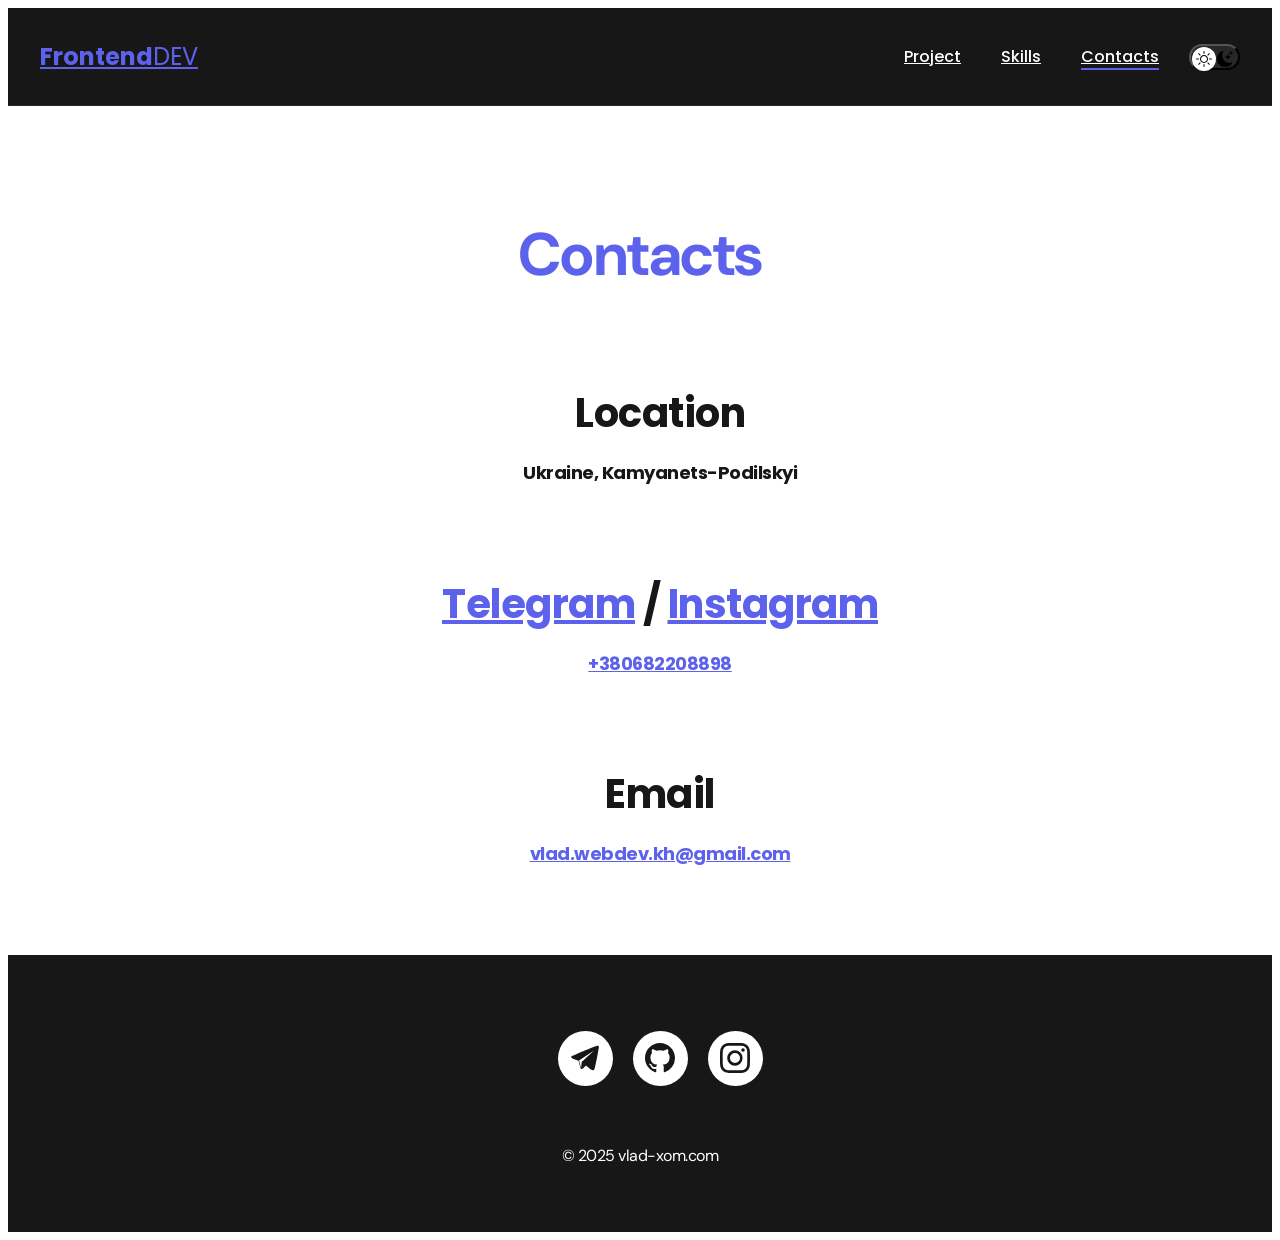
==== contacts.html @ 2c5d8821 "Update project" ====
<!DOCTYPE html>
<html lang="en">
<head>
    <meta charset="UTF-8">
    <meta name="viewport" content="width=device-width, initial-scale=1.0">
    <title>My portfolio</title>
    <link rel="stylesheet" href="./css/main.css">
</head>
<body>
    <nav class="nav">
        <div class="container">
            <div class="nav-row">
                <a href="./index.html" class="logo"><strong>Frontend</strong>DEV</a>
                <button class="dark-mode-btn">
                    <img src="./img/icons/Sun.svg" alt="" class="dark-mode-btn__icon">
                    <img src="./img/icons/Moon.svg" alt="" class="dark-mode-btn__icon">
                </button>
                <ul class="nav-list">
                    <li class="nav-list__item"><a href="./index.html" class="nav-list__link">Project</a></li>
                    <li class="nav-list__item"><a href="./skills.html" class="nav-list__link">Skills</a></li>
                    <li class="nav-list__item"><a href="./contacts.html" class="nav-list__link nav-list__link--active">Contacts</a></li>
                </ul>
            </div>
        </div>
    </nav>

    <main class="section">
        <div class="container">
            <h1 class="title-1">Contacts</h1>

            <ul class="content-list">
                <li class="content-list__item">
                    <h2 class="title-2">Location</h2>
                    <p>Ukraine, Kamyanets-Podilskyi</p>
                </li>
                                <li class="content-list__item">
                    <h2 class="title-2"><span><a href="https://t.me/vlad_wrtx">Telegram</a></span> / <span><a href="https://www.instagram.com/vlad.wrtx?igsh=cWZtY2U5YmU4dnN1&utm_source=qr">Instagram</a></span></h2>
                    <p><a href="tel:+380682208898">+380682208898</a></p>
                </li>
                                <li class="content-list__item">
                    <h2 class="title-2">Email</h2>
                    <p><a href="mailto:vlad.webdev.kh@gmail.com">vlad.webdev.kh@gmail.com</a></p>
                </li>
            </ul>
            

            

        </div>
    </main>

    <footer class="footer">
        <div class="container">
            <div class="footer__wrapper">
                <!-- Стара версія 
            <ul class="social">
                <li class="social__item"><a href="https://github.com/vlad-xom"><img src="./img/icons/gitHub.svg" alt="link"></a></li>
                <li class="social__item"><a href="https://www.instagram.com/vlad.wrtx?igsh=cWZtY2U5YmU4dnN1&utm_source=qr"><img src="./img/icons/instagram.svg" alt="link"></a></li>
                <li class="social__item"><a href="#!"><img src="./img/icons/linkedIn.svg" alt="link"></a></li>
                <li class="social__item"><a href="#!"><img src="./img/icons/twitter.svg" alt="link"></a></li> -->
                <!--<li class="social__item"><a href="#!"><img src="./img/icons/vk.svg" alt="link"></a></li> 
            </ul>
        -->
            <ul class="example-2">
                  <li class="icon-content">
                <a
                  data-social="telegram"
                  aria-label="Telegram"
                  href="https://t.me/vlad_wrtx">
                  <div class="filled"></div>
                  <svg viewBox="0 0 100 100" version="1.1">
                    <path
                      fill="currentColor"
                      d="M95,9.9c-1.3-1.1-3.4-1.2-7-0.1c0,0,0,0,0,0c-2.5,0.8-24.7,9.2-44.3,17.3c-17.6,7.3-31.9,13.7-33.6,14.5  c-1.9,0.6-6,2.4-6.2,5.2c-0.1,1.8,1.4,3.4,4.3,4.7c3.1,1.6,16.8,6.2,19.7,7.1c1,3.4,6.9,23.3,7.2,24.5c0.4,1.8,1.6,2.8,2.2,3.2  c0.1,0.1,0.3,0.3,0.5,0.4c0.3,0.2,0.7,0.3,1.2,0.3c0.7,0,1.5-0.3,2.2-0.8c3.7-3,10.1-9.7,11.9-11.6c7.9,6.2,16.5,13.1,17.3,13.9  c0,0,0.1,0.1,0.1,0.1c1.9,1.6,3.9,2.5,5.7,2.5c0.6,0,1.2-0.1,1.8-0.3c2.1-0.7,3.6-2.7,4.1-5.4c0-0.1,0.1-0.5,0.3-1.2  c3.4-14.8,6.1-27.8,8.3-38.7c2.1-10.7,3.8-21.2,4.8-26.8c0.2-1.4,0.4-2.5,0.5-3.2C96.3,13.5,96.5,11.2,95,9.9z M30,58.3l47.7-31.6  c0.1-0.1,0.3-0.2,0.4-0.3c0,0,0,0,0,0c0.1,0,0.1-0.1,0.2-0.1c0.1,0,0.1,0,0.2-0.1c-0.1,0.1-0.2,0.4-0.4,0.6L66,38.1  c-8.4,7.7-19.4,17.8-26.7,24.4c0,0,0,0,0,0.1c0,0-0.1,0.1-0.1,0.1c0,0,0,0.1-0.1,0.1c0,0.1,0,0.1-0.1,0.2c0,0,0,0.1,0,0.1  c0,0,0,0,0,0.1c-0.5,5.6-1.4,15.2-1.8,19.5c0,0,0,0,0-0.1C36.8,81.4,31.2,62.3,30,58.3z"></path>
                  </svg>
                </a>
                <div class="tooltip">Telegram</div>
              </li>
              
              <li class="icon-content">
                <a href="https://github.com/vlad-xom" aria-label="GitHub" data-social="github">
                  <div class="filled"></div>
                  <svg
                    xmlns="http://www.w3.org/2000/svg"
                    width="16"
                    height="16"
                    fill="currentColor"
                    class="bi bi-github"
                    viewBox="0 0 16 16"
                    xml:space="preserve">
                    <path
                      d="M8 0C3.58 0 0 3.58 0 8c0 3.54 2.29 6.53 5.47 7.59.4.07.55-.17.55-.38 0-.19-.01-.82-.01-1.49-2.01.37-2.53-.49-2.69-.94-.09-.23-.48-.94-.82-1.13-.28-.15-.68-.52-.01-.53.63-.01 1.08.58 1.23.82.72 1.21 1.87.87 2.33.66.07-.52.28-.87.51-1.07-1.78-.2-3.64-.89-3.64-3.95 0-.87.31-1.59.82-2.15-.08-.2-.36-1.02.08-2.12 0 0 .67-.21 2.2.82.64-.18 1.32-.27 2-.27s1.36.09 2 .27c1.53-1.04 2.2-.82 2.2-.82.44 1.1.16 1.92.08 2.12.51.56.82 1.27.82 2.15 0 3.07-1.87 3.75-3.65 3.95.29.25.54.73.54 1.48 0 1.07-.01 1.93-.01 2.2 0 .21.15.46.55.38A8.01 8.01 0 0 0 16 8c0-4.42-3.58-8-8-8"
                      fill="currentColor"></path>
                  </svg>
                </a>
                <div class="tooltip">GitHub</div>
              </li>

              <li class="icon-content">
                <a
                  href="https://www.instagram.com/vlad.wrtx?igsh=cWZtY2U5YmU4dnN1&utm_source=qr"
                  aria-label="Instagram"
                  data-social="instagram">
                  <div class="filled"></div>
                  <svg
                    xmlns="http://www.w3.org/2000/svg"
                    width="16"
                    height="16"
                    fill="currentColor"
                    class="bi bi-instagram"
                    viewBox="0 0 16 16"
                    xml:space="preserve">
                    <path
                      d="M8 0C5.829 0 5.556.01 4.703.048 3.85.088 3.269.222 2.76.42a3.9 3.9 0 0 0-1.417.923A3.9 3.9 0 0 0 .42 2.76C.222 3.268.087 3.85.048 4.7.01 5.555 0 5.827 0 8.001c0 2.172.01 2.444.048 3.297.04.852.174 1.433.372 1.942.205.526.478.972.923 1.417.444.445.89.719 1.416.923.51.198 1.09.333 1.942.372C5.555 15.99 5.827 16 8 16s2.444-.01 3.298-.048c.851-.04 1.434-.174 1.943-.372a3.9 3.9 0 0 0 1.416-.923c.445-.445.718-.891.923-1.417.197-.509.332-1.09.372-1.942C15.99 10.445 16 10.173 16 8s-.01-2.445-.048-3.299c-.04-.851-.175-1.433-.372-1.941a3.9 3.9 0 0 0-.923-1.417A3.9 3.9 0 0 0 13.24.42c-.51-.198-1.092-.333-1.943-.372C10.443.01 10.172 0 7.998 0zm-.717 1.442h.718c2.136 0 2.389.007 3.232.046.78.035 1.204.166 1.486.275.373.145.64.319.92.599s.453.546.598.92c.11.281.24.705.275 1.485.039.843.047 1.096.047 3.231s-.008 2.389-.047 3.232c-.035.78-.166 1.203-.275 1.485a2.5 2.5 0 0 1-.599.919c-.28.28-.546.453-.92.598-.28.11-.704.24-1.485.276-.843.038-1.096.047-3.232.047s-2.39-.009-3.233-.047c-.78-.036-1.203-.166-1.485-.276a2.5 2.5 0 0 1-.92-.598 2.5 2.5 0 0 1-.6-.92c-.109-.281-.24-.705-.275-1.485-.038-.843-.046-1.096-.046-3.233s.008-2.388.046-3.231c.036-.78.166-1.204.276-1.486.145-.373.319-.64.599-.92s.546-.453.92-.598c.282-.11.705-.24 1.485-.276.738-.034 1.024-.044 2.515-.045zm4.988 1.328a.96.96 0 1 0 0 1.92.96.96 0 0 0 0-1.92m-4.27 1.122a4.109 4.109 0 1 0 0 8.217 4.109 4.109 0 0 0 0-8.217m0 1.441a2.667 2.667 0 1 1 0 5.334 2.667 2.667 0 0 1 0-5.334"
                      fill="currentColor"></path>
                  </svg>
                </a>
                <div class="tooltip">Instagram</div>
              </li>
            </ul>
            <div class="copyright">
                <p>© 2025 vlad-xom.com</p>
            </div>
            </div>
        </div>
    </footer>

        <script src="./js/main.js"></script>
</body>
</html>
---- css/main.css ----
@import "./reset.css";
@import url('https://fonts.googleapis.com/css2?family=DM+Sans:ital,opsz,wght@0,9..40,100..1000;1,9..40,100..1000&family=Poppins:wght@400;500;700&display=swap');


:root {
    --blackpure: #000;
    --black: #171718;
    --black-border: #26292d;
    --white: #fff;
    --purpule: #5c62ec;



    --text-color: var(--black);
    --dark-bg: var(--black);
    --dark-border: var(--black-border);
    --header-text: var(--white);
    --accent: var(--purpule);




    /* light mode */
    --page-bg: var(--white);
    --text-color: var(--black);

    --title-1: var(--accent);

    --project-card-bg: var(--white);
    --project-card-text: var(--black);
    --box-shadow: 0px 5px 36px rgba(0, 0, 0, 0.25);
}
.dark {
    /* dark mode */
    --page-bg: #252526;
    --text-color: var(--white);

    --title-1: var(--white);

    --project-card-bg: var(--black);
    --project-card-text: var(--white);
    --box-shadow: 0px 5px 36px rgba(0, 0, 0, 0.8);


}
html,body {
    display: flex;
    flex-direction: column;
    font-family: "DM Sans", sans-serif;
    letter-spacing: -0.5px;
    min-height: 100vh;

    /* light mode */ 
    background-color: var(--page-bg);
    color: var(--text-color);

}



.container {
    margin: 0 auto;
    padding: 0 15px;
    max-width: 1200px;
}


.section {
    padding: 70px 0;
}

.title-1 {
    margin-bottom: 60px;
    font-size: 60px;
    font-weight: 700;
    color: var(--title-1);
    line-height: 1.3;
    text-align: center;

}

.title-2 {
    font-size: 40px;
    line-height: 1.3;
    margin-bottom: 20px;
    font-weight: 700;
}
/*
.none {
    display: none !important;
}
*/

/*
.poppins-regular {
  font-family: "Poppins", sans-serif;
  font-weight: 400;
  font-style: normal;
}

.poppins-medium {
  font-family: "Poppins", sans-serif;
  font-weight: 500;
  font-style: normal;
}

.poppins-bold {
  font-family: "Poppins", sans-serif;
  font-weight: 700;
  font-style: normal;
}

.dm-sans-<uniquifier> {
  font-family: "DM Sans", sans-serif;
  font-optical-sizing: auto;
  font-weight: <weight>;
  font-style: normal;
}
*/


/* Nav */

.nav {
    padding: 20px 0;
    border-bottom: 1px solid var(--dark-border);
    background-color: var(--dark-bg);
    color: var(--header-text);
    letter-spacing: normal;
}
.nav-row {
    display: flex;
    justify-content: flex-end;
    align-items: center;
    column-gap: 30px;
    row-gap: 20px;
    flex-wrap: wrap;
}

.logo {
    margin-right: auto;
    color: var(--accent);
    font-size: 24px;
    font-family: "Poppins", sans-serif;
}

.logo strong {
    font-weight: 700;
}
.nav-list {
    display: flex;
    align-items: center;
    row-gap: 10px;
    column-gap: 40px;
    font-size: 16px;
    font-weight: 500;
    font-family: 'Poppins' sans-serif;
}
.nav-list__link {
    color: var(--header-text);
    transition: opacity 0.2s ease-in;
}
.nav-list__link:hover {
    opacity: 0.8;
}
.nav-list__link--active {
    position: relative;
}

.nav-list__link--active::before {
    content: "";
    position: absolute;
    left: 0;
    top: 100%;
    display: block;
    height: 2px;
    width: 100%;
    background-color: var(--accent);
}

/* Dark mode btn */ 

.dark-mode-btn {
    order: 9;
    display: flex;
    justify-content: space-between;
    position: relative;
    width: 51px;
    height: 26px;
    border-radius: 50px;
    background-color: #272727;
    padding: 5px;
}
.dark-mode-btn::before {
    content: '';
    position: absolute;
    top: 1px;
    left: 1px;
    display: block;
    width: 24px;
    height: 24px;
    border-radius: 50%;
    background-color: var(--white);
    transition: all 0.2s ease-in;
}

.dark-mode-btn--active::before {
    left: 26px;
}

.dark-mode-btn__icon {
    position: relative;
    z-index: 9;
}


/* Header */


.header {
    display: flex;
    justify-content: center;
    align-items: center;
    min-height: 695px;
    padding: 40px 0;
    background-color: var(--dark-bg);
    color: var(--header-text);
    text-align: center;
    background-image: url('./../img/Header-bg.png');
    background-repeat: no-repeat;
    background-size: auto;
    background-position: center;
}

.header__wrapper {
    padding: 0 15px;
    max-width: 660px;
}

.header__title {
    margin-bottom: 20px;
    font-size: 40px;
    font-weight: 700;
    line-height: 1.4;
}
.header__title strong {
    font-size: 60px;
    font-weight: 700;
}
.header__title em {
    font-style: normal;
    color: var(--accent);
}
.header__text {
    margin-bottom: 40px;
    font-size: 18px;
    line-height: 1.333;
}
.header__text p + p {
    margin-top: 0.5em;
}

.header-btn {
  padding: 10px 20px;
  text-transform: uppercase;
  border-radius: 8px;
  font-size: 17px;
  font-weight: 700;
  color: var(--white);
  text-shadow: none;
  background: transparent;
  cursor: pointer;
  box-shadow: var(--box-shadow);
  border: 1px solid #ffffff80;
  transition: 0.5s ease;
  user-select: none;
}

.header-btn:hover {
  color: #ffffff;
  background: var(--accent);
  border: 1px solid #5c62ec;
  text-shadow: 0 0 5px #ffffff, 0 0 10px #ffffff, 0 0 20px #ffffff;
  box-shadow: 0 0 5px #5c62ec, 0 0 20px #5c62ec, 0 0 50px #5c62ec,
    0 0 100px #5c62ec;
}

/* 
.btn {
    display: inline-block;
    height: 48px;
    padding: 12px 28px;
    border-radius: 5px;
    background-color: var(--accent);
    color: var(--white);
    letter-spacing: 0.15px;
    font-size: 16px;
    font-weight: 500;
    transition: opacity 0.15s ease-in; 
}

.btn:hover {
    opacity: 0.8;
}
.btn:active {
    position: relative;
    top: 2px;
}
*/
/* Btn outline */

.button-icon {
  display: flex;
  border: 3px #fff solid;
  width: fit-content;
  height: fit-content;
  cursor: pointer;
}

.icon {
  background-color: #fff;
  padding: 10px 10px 5px 10px;
}

.icon svg {
  width: 25px;
  height: 25px;
}

.cube {
  transition: all 0.4s;
  transform-style: preserve-3d;
  width: 200px;
  height: 20px;
}

.button-icon:hover {
  border-color: var(--accent);
}

.button-icon:hover .cube {
  transform: rotateX(90deg);
}

.side {
  position: absolute;
  height: 47px;
  width: 200px;
  display: flex;
  font-size: 0.8em;
  justify-content: center;
  align-items: center;
  text-transform: uppercase;
  letter-spacing: 0.5px;
  font-weight: bold;
}

.top {
  background: var(--accent);
  color: #fff;
  transform: rotateX(-90deg) translate3d(0, 13.5px, 2em);
}

.front {
  background: #222229;
  color: #fff;
  transform: translate3d(0, 0, 1em);
}
.btn-outline {
    height: 48px;
    border-radius: 5px;
    padding: 12px 20px;
    border: 1px solid #000;
    color: var(--blackpure);
    display: flex;
    column-gap: 10px;
    align-items: center;
    transition: opacity 0.15s ease-in; 
    background-color: var(--white);
}

.btn-outline:hover {
    opacity: 0.8;
}
.btn-outline:active {
    position: relative;
    top: 2px;
}

/* Projects */



.projects {
    display: flex;
    justify-content: center;
    flex-wrap: wrap;
    column-gap: 30px;
    row-gap: 30px;
}

.project {
    max-width: 370px;
    background-color: var(--project-card-bg);
    box-shadow: var(--box-shadow);
    border-radius: 10px;
}

.project__img {
    border-radius: 10px;
}

.project__title {
    padding: 15px 20px 25px;
    font-weight: 700;
    font-size: 24px;
    line-height: 1.3;
    color: var(--project-card-text);
}

/* Project details */

.project-details {
    display: flex;
    flex-direction: column;
    align-items: center;
    margin: 0 auto;
    max-width: 865px;
    text-align: center;
}

.project-details__cover {
    max-width: 100%;
    margin-bottom: 40px;
    box-shadow: 0px 5px 35px rgba(0, 0, 0, 0.25);
    border-radius: 10px;
}

.project-details__desc {
    font-weight: 700;
    font-size: 24px;
    line-height: 130%;
    margin-bottom: 30px;
    line-height: 1.3;
}

/* Content list */



                                                             /* Footer */

.footer {
    margin-top: auto;
    padding: 60px 0 50px;
    background-color: var(--dark-bg);
    color: var(--header-text);
}

.footer__wrapper {
    display: flex;
    flex-direction: column;
    align-items: center;
    row-gap: 27px;
}

.social {
     display: flex;
     column-gap: 30px;
     align-items: center;
}


.copyright {
    font-size: 16px;

}

.copyright p + p {
    margin-top: 0.5em;
}

.content-list {
    max-width: 570px;
    display: flex;
    flex-direction: column;
    align-items: center;
    text-align: center;
    row-gap: 40px;
    margin: 0 auto;
}

.content-list a {
    color: var(--accent);
}

.content-list__item {
    font-size: 18px;
    line-height: 1.5;

}

.content-list__item p + p {
    margin-top: 0.5em;
}


ul {
  list-style: none;
  font-family: "Poppins", sans-serif;
  font-weight: 700;
}

.example-2 {
  display: flex;
  justify-content: center;
  align-items: center;
}
.example-2 .icon-content {
  margin: 0 10px;
  position: relative;
}
.example-2 .icon-content .tooltip {
  position: absolute;
  top: -30px;
  left: 50%;
  transform: translateX(-50%);
  color: #fff;
  padding: 6px 10px;
  border-radius: 5px;
  opacity: 0;
  visibility: hidden;
  font-size: 14px;
  transition: all 0.3s ease;
}
.example-2 .icon-content:hover .tooltip {
  opacity: 1;
  visibility: visible;
  top: -50px;
}
.example-2 .icon-content a {
  position: relative;
  overflow: hidden;
  display: flex;
  justify-content: center;
  align-items: center;
  width: 55px;
  height: 55px;
  border-radius: 50%;
  color: var(--black);
  background-color: #fff;
  transition: all 0.3s ease-in-out;
}
.example-2 .icon-content a:hover {
  box-shadow: 3px 2px 45px 0px rgb(0 0 0 / 12%);
}
.example-2 .icon-content a svg {
  position: relative;
  z-index: 1;
  width: 30px;
  height: 30px;
}
.example-2 .icon-content a:hover {
  color: white;
}
.example-2 .icon-content a .filled {
  position: absolute;
  top: auto;
  bottom: 0;
  left: 0;
  width: 100%;
  height: 0;
  background-color: #000;
  transition: all 0.3s ease-in-out;
}
.example-2 .icon-content a:hover .filled {
  height: 100%;
}
.example-2 .icon-content a[data-social="spotify"] .filled,
.example-2 .icon-content a[data-social="spotify"] ~ .tooltip {
  background-color: #1db954;
}
.example-2 .icon-content a[data-social="pinterest"] .filled,
.example-2 .icon-content a[data-social="pinterest"] ~ .tooltip {
  background-color: #bd081c;
}
.example-2 .icon-content a[data-social="dribbble"] .filled,
.example-2 .icon-content a[data-social="dribbble"] ~ .tooltip {
  background-color: #ea4c89;
}
.example-2 .icon-content a[data-social="telegram"] .filled,
.example-2 .icon-content a[data-social="telegram"] ~ .tooltip {
  background-color: #0088cc;
}
.example-2 .icon-content a[data-social="instagram"] .filled,
.example-2 .icon-content a[data-social="instagram"] ~ .tooltip {
  background: linear-gradient(
    45deg,
    #405de6,
    #5b51db,
    #b33ab4,
    #c135b4,
    #e1306c,
    #fd1f1f
  );
}
.example-2 .icon-content a[data-social="github"] .filled,
.example-2 .icon-content a[data-social="github"] ~ .tooltip {
  background-color: #24262a;
}




                                                /* Мобільна та декстопна адаптація */
@media (max-width: 620px) {

    .header {
        min-height: unset;
    }
    .header__title {
        font-size: 30px;
    }
    .header__title strong {
        font-size: 40px;
    }
    .nav-row {
        justify-content: space-between;
    }
    .dark-mode-btn {
        order: 0;
    }
    .section {
        padding: 40px 0;
    }
    .title-1 {
        font-size: 40px;
        margin-bottom: 30px;
    }
    .title-2 {
        margin-bottom: 10px;
        font-size: 30px;
    }
    .project__title {
        font-size: 22px;
    }
    .footer {
        padding: 40px 0 30px;
    }
    .footer__wrapper {
        row-gap: 20px;
    }
    .social__item {
        width: 28px;
    }
    .social {
        column-gap: 20px;
    }
    .content-list {
        row-gap: 20px;
    }
    .content-list__item {
        font-size: 16px;
    }
    .project-details__desc {
        margin-bottom: 20px;
        font-size: 22px;
    }
}












.resume-box {
    padding: 15px 5px;
}

.resume-card {
  display: flex;
  flex-direction: row;
  font-weight: 600;
  background-color: var(--project-card-bg);
  font-family: "Poppins", sans-serif;
  border-radius: 15px;
  box-shadow: 0 10px 25px rgba(0,0,0,0.1);
  overflow: hidden;
  transition: transform 0.3s ease;
  padding: 25px 25px;
}

.resume-image {
  flex: 1;
  background-color: var(--white);
}

.resume-image img {
  object-fit: cover;
  width: 100%;
  height: 100%;
  display: block;

}

.resume-info {
  flex: 2;
  padding: 30px;
}

.resume-info h1 {
  margin-top: 0;
  margin-bottom: 15px;
  font-size: 28px;
  color: var(--accent);
}

.resume-info p {
  margin: 8px 0;
  font-size: 16px;
  color: var(--project-card-text);
}

.resume-info strong {
  color: var(--accent);
}
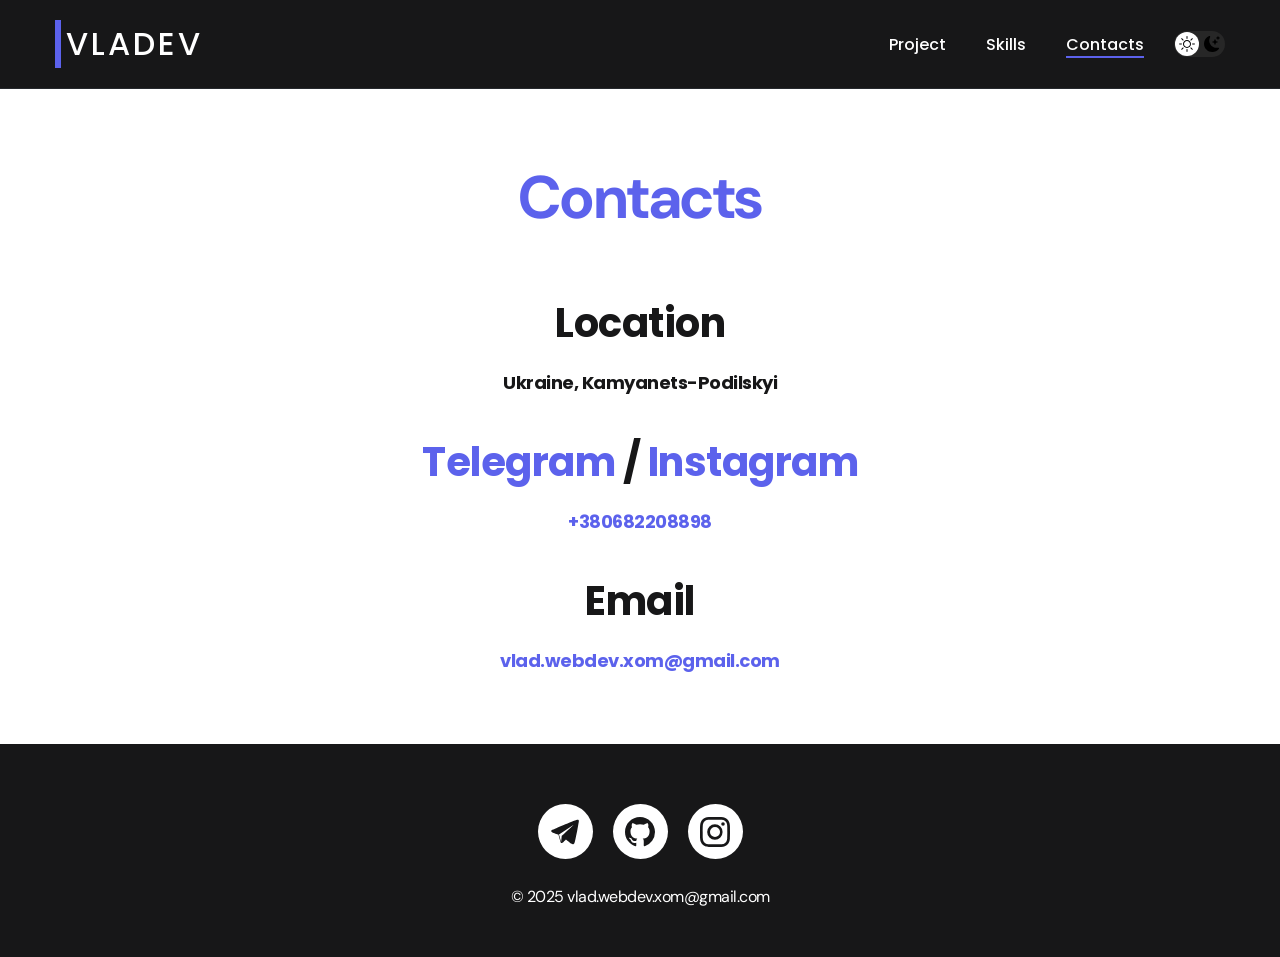
==== commit 9c03bee8: "one commit" ====
--- a/contacts.html
+++ b/contacts.html
@@ -1,130 +1,134 @@
-<!DOCTYPE html>
-<html lang="en">
-<head>
-    <meta charset="UTF-8">
-    <meta name="viewport" content="width=device-width, initial-scale=1.0">
-    <title>My portfolio</title>
-    <link rel="stylesheet" href="./css/main.css">
-</head>
-<body>
-    <nav class="nav">
-        <div class="container">
-            <div class="nav-row">
-                <a href="./index.html" class="logo"><strong>Frontend</strong>DEV</a>
-                <button class="dark-mode-btn">
-                    <img src="./img/icons/Sun.svg" alt="" class="dark-mode-btn__icon">
-                    <img src="./img/icons/Moon.svg" alt="" class="dark-mode-btn__icon">
-                </button>
-                <ul class="nav-list">
-                    <li class="nav-list__item"><a href="./index.html" class="nav-list__link">Project</a></li>
-                    <li class="nav-list__item"><a href="./skills.html" class="nav-list__link">Skills</a></li>
-                    <li class="nav-list__item"><a href="./contacts.html" class="nav-list__link nav-list__link--active">Contacts</a></li>
-                </ul>
-            </div>
-        </div>
-    </nav>
-
-    <main class="section">
-        <div class="container">
-            <h1 class="title-1">Contacts</h1>
-
-            <ul class="content-list">
-                <li class="content-list__item">
-                    <h2 class="title-2">Location</h2>
-                    <p>Ukraine, Kamyanets-Podilskyi</p>
-                </li>
-                                <li class="content-list__item">
-                    <h2 class="title-2"><span><a href="https://t.me/vlad_wrtx">Telegram</a></span> / <span><a href="https://www.instagram.com/vlad.wrtx?igsh=cWZtY2U5YmU4dnN1&utm_source=qr">Instagram</a></span></h2>
-                    <p><a href="tel:+380682208898">+380682208898</a></p>
-                </li>
-                                <li class="content-list__item">
-                    <h2 class="title-2">Email</h2>
-                    <p><a href="mailto:vlad.webdev.kh@gmail.com">vlad.webdev.kh@gmail.com</a></p>
-                </li>
-            </ul>
-            
-
-            
-
-        </div>
-    </main>
-
-    <footer class="footer">
-        <div class="container">
-            <div class="footer__wrapper">
-                <!-- Стара версія 
-            <ul class="social">
-                <li class="social__item"><a href="https://github.com/vlad-xom"><img src="./img/icons/gitHub.svg" alt="link"></a></li>
-                <li class="social__item"><a href="https://www.instagram.com/vlad.wrtx?igsh=cWZtY2U5YmU4dnN1&utm_source=qr"><img src="./img/icons/instagram.svg" alt="link"></a></li>
-                <li class="social__item"><a href="#!"><img src="./img/icons/linkedIn.svg" alt="link"></a></li>
-                <li class="social__item"><a href="#!"><img src="./img/icons/twitter.svg" alt="link"></a></li> -->
-                <!--<li class="social__item"><a href="#!"><img src="./img/icons/vk.svg" alt="link"></a></li> 
-            </ul>
-        -->
-            <ul class="example-2">
-                  <li class="icon-content">
-                <a
-                  data-social="telegram"
-                  aria-label="Telegram"
-                  href="https://t.me/vlad_wrtx">
-                  <div class="filled"></div>
-                  <svg viewBox="0 0 100 100" version="1.1">
-                    <path
-                      fill="currentColor"
-                      d="M95,9.9c-1.3-1.1-3.4-1.2-7-0.1c0,0,0,0,0,0c-2.5,0.8-24.7,9.2-44.3,17.3c-17.6,7.3-31.9,13.7-33.6,14.5  c-1.9,0.6-6,2.4-6.2,5.2c-0.1,1.8,1.4,3.4,4.3,4.7c3.1,1.6,16.8,6.2,19.7,7.1c1,3.4,6.9,23.3,7.2,24.5c0.4,1.8,1.6,2.8,2.2,3.2  c0.1,0.1,0.3,0.3,0.5,0.4c0.3,0.2,0.7,0.3,1.2,0.3c0.7,0,1.5-0.3,2.2-0.8c3.7-3,10.1-9.7,11.9-11.6c7.9,6.2,16.5,13.1,17.3,13.9  c0,0,0.1,0.1,0.1,0.1c1.9,1.6,3.9,2.5,5.7,2.5c0.6,0,1.2-0.1,1.8-0.3c2.1-0.7,3.6-2.7,4.1-5.4c0-0.1,0.1-0.5,0.3-1.2  c3.4-14.8,6.1-27.8,8.3-38.7c2.1-10.7,3.8-21.2,4.8-26.8c0.2-1.4,0.4-2.5,0.5-3.2C96.3,13.5,96.5,11.2,95,9.9z M30,58.3l47.7-31.6  c0.1-0.1,0.3-0.2,0.4-0.3c0,0,0,0,0,0c0.1,0,0.1-0.1,0.2-0.1c0.1,0,0.1,0,0.2-0.1c-0.1,0.1-0.2,0.4-0.4,0.6L66,38.1  c-8.4,7.7-19.4,17.8-26.7,24.4c0,0,0,0,0,0.1c0,0-0.1,0.1-0.1,0.1c0,0,0,0.1-0.1,0.1c0,0.1,0,0.1-0.1,0.2c0,0,0,0.1,0,0.1  c0,0,0,0,0,0.1c-0.5,5.6-1.4,15.2-1.8,19.5c0,0,0,0,0-0.1C36.8,81.4,31.2,62.3,30,58.3z"></path>
-                  </svg>
-                </a>
-                <div class="tooltip">Telegram</div>
-              </li>
-              
-              <li class="icon-content">
-                <a href="https://github.com/vlad-xom" aria-label="GitHub" data-social="github">
-                  <div class="filled"></div>
-                  <svg
-                    xmlns="http://www.w3.org/2000/svg"
-                    width="16"
-                    height="16"
-                    fill="currentColor"
-                    class="bi bi-github"
-                    viewBox="0 0 16 16"
-                    xml:space="preserve">
-                    <path
-                      d="M8 0C3.58 0 0 3.58 0 8c0 3.54 2.29 6.53 5.47 7.59.4.07.55-.17.55-.38 0-.19-.01-.82-.01-1.49-2.01.37-2.53-.49-2.69-.94-.09-.23-.48-.94-.82-1.13-.28-.15-.68-.52-.01-.53.63-.01 1.08.58 1.23.82.72 1.21 1.87.87 2.33.66.07-.52.28-.87.51-1.07-1.78-.2-3.64-.89-3.64-3.95 0-.87.31-1.59.82-2.15-.08-.2-.36-1.02.08-2.12 0 0 .67-.21 2.2.82.64-.18 1.32-.27 2-.27s1.36.09 2 .27c1.53-1.04 2.2-.82 2.2-.82.44 1.1.16 1.92.08 2.12.51.56.82 1.27.82 2.15 0 3.07-1.87 3.75-3.65 3.95.29.25.54.73.54 1.48 0 1.07-.01 1.93-.01 2.2 0 .21.15.46.55.38A8.01 8.01 0 0 0 16 8c0-4.42-3.58-8-8-8"
-                      fill="currentColor"></path>
-                  </svg>
-                </a>
-                <div class="tooltip">GitHub</div>
-              </li>
-
-              <li class="icon-content">
-                <a
-                  href="https://www.instagram.com/vlad.wrtx?igsh=cWZtY2U5YmU4dnN1&utm_source=qr"
-                  aria-label="Instagram"
-                  data-social="instagram">
-                  <div class="filled"></div>
-                  <svg
-                    xmlns="http://www.w3.org/2000/svg"
-                    width="16"
-                    height="16"
-                    fill="currentColor"
-                    class="bi bi-instagram"
-                    viewBox="0 0 16 16"
-                    xml:space="preserve">
-                    <path
-                      d="M8 0C5.829 0 5.556.01 4.703.048 3.85.088 3.269.222 2.76.42a3.9 3.9 0 0 0-1.417.923A3.9 3.9 0 0 0 .42 2.76C.222 3.268.087 3.85.048 4.7.01 5.555 0 5.827 0 8.001c0 2.172.01 2.444.048 3.297.04.852.174 1.433.372 1.942.205.526.478.972.923 1.417.444.445.89.719 1.416.923.51.198 1.09.333 1.942.372C5.555 15.99 5.827 16 8 16s2.444-.01 3.298-.048c.851-.04 1.434-.174 1.943-.372a3.9 3.9 0 0 0 1.416-.923c.445-.445.718-.891.923-1.417.197-.509.332-1.09.372-1.942C15.99 10.445 16 10.173 16 8s-.01-2.445-.048-3.299c-.04-.851-.175-1.433-.372-1.941a3.9 3.9 0 0 0-.923-1.417A3.9 3.9 0 0 0 13.24.42c-.51-.198-1.092-.333-1.943-.372C10.443.01 10.172 0 7.998 0zm-.717 1.442h.718c2.136 0 2.389.007 3.232.046.78.035 1.204.166 1.486.275.373.145.64.319.92.599s.453.546.598.92c.11.281.24.705.275 1.485.039.843.047 1.096.047 3.231s-.008 2.389-.047 3.232c-.035.78-.166 1.203-.275 1.485a2.5 2.5 0 0 1-.599.919c-.28.28-.546.453-.92.598-.28.11-.704.24-1.485.276-.843.038-1.096.047-3.232.047s-2.39-.009-3.233-.047c-.78-.036-1.203-.166-1.485-.276a2.5 2.5 0 0 1-.92-.598 2.5 2.5 0 0 1-.6-.92c-.109-.281-.24-.705-.275-1.485-.038-.843-.046-1.096-.046-3.233s.008-2.388.046-3.231c.036-.78.166-1.204.276-1.486.145-.373.319-.64.599-.92s.546-.453.92-.598c.282-.11.705-.24 1.485-.276.738-.034 1.024-.044 2.515-.045zm4.988 1.328a.96.96 0 1 0 0 1.92.96.96 0 0 0 0-1.92m-4.27 1.122a4.109 4.109 0 1 0 0 8.217 4.109 4.109 0 0 0 0-8.217m0 1.441a2.667 2.667 0 1 1 0 5.334 2.667 2.667 0 0 1 0-5.334"
-                      fill="currentColor"></path>
-                  </svg>
-                </a>
-                <div class="tooltip">Instagram</div>
-              </li>
-            </ul>
-            <div class="copyright">
-                <p>© 2025 vlad-xom.com</p>
-            </div>
-            </div>
-        </div>
-    </footer>
-
-        <script src="./js/main.js"></script>
-</body>
+<!DOCTYPE html>
+<html lang="en">
+<head>
+    <meta charset="UTF-8">
+    <meta name="viewport" content="width=device-width, initial-scale=1.0">
+    <title>My portfolio</title>
+    <link rel="stylesheet" href="./css/main.css">
+</head>
+<body>
+    <nav class="nav">
+        <div class="container">
+            <div class="nav-row">
+                <!--<a href="./index.html" class="logo"><strong>Frontend</strong>DEV</a> 165 код css-->
+                <a href="./index.html" class="logo" data-text="Awesome">
+                    <span class="actual-text">&nbsp;VlaDEV&nbsp;</span>
+                    <span aria-hidden="true" class="logo-hover__text">&nbsp;VlaDEV&nbsp;</span>
+                </a>
+                <button class="dark-mode-btn">
+                    <img src="./img/icons/Sun.svg" alt="" class="dark-mode-btn__icon">
+                    <img src="./img/icons/Moon.svg" alt="" class="dark-mode-btn__icon">
+                </button>
+                <ul class="nav-list">
+                    <li class="nav-list__item"><a href="./index.html" class="nav-list__link">Project</a></li>
+                    <li class="nav-list__item"><a href="./skills.html" class="nav-list__link">Skills</a></li>
+                    <li class="nav-list__item"><a href="./contacts.html" class="nav-list__link nav-list__link--active">Contacts</a></li>
+                </ul>
+            </div>
+        </div>
+    </nav>
+
+    <main class="section">
+        <div class="container">
+            <h1 class="title-1 fade-up">Contacts</h1>
+
+            <ul class="content-list">
+                <li class="content-list__item fade-up">
+                    <h2 class="title-2 fade-up">Location</h2>
+                    <p class="fade-up">Ukraine, Kamyanets-Podilskyi</p>
+                </li>
+                    <li class="content-list__item fade-up">
+                    <h2 class="title-2 fade-up"><span><a href="https://t.me/vlad_wrtx">Telegram</a></span> / <span><a href="https://www.instagram.com/vlad.wrtx?igsh=cWZtY2U5YmU4dnN1&utm_source=qr">Instagram</a></span></h2>
+                    <p class="fade-up"><a href="tel:+380682208898">+380682208898</a></p>
+                </li>
+                <li class="content-list__item fade-up">
+                    <h2 class="title-2 fade-up">Email</h2>
+                    <p class="fade-up"><a href="mailto:vlad.webdev.xom@gmail.com">vlad.webdev.xom@gmail.com</a></p>
+                </li>
+            </ul>
+        </div>
+
+
+
+
+    </main>
+
+    <footer class="footer">
+        <div class="container">
+            <div class="footer__wrapper">
+                <!-- Стара версія 
+            <ul class="social">
+                <li class="social__item"><a href="https://github.com/vlad-xom"><img src="./img/icons/gitHub.svg" alt="link"></a></li>
+                <li class="social__item"><a href="https://www.instagram.com/vlad.wrtx?igsh=cWZtY2U5YmU4dnN1&utm_source=qr"><img src="./img/icons/instagram.svg" alt="link"></a></li>
+                <li class="social__item"><a href="#!"><img src="./img/icons/linkedIn.svg" alt="link"></a></li>
+                <li class="social__item"><a href="#!"><img src="./img/icons/twitter.svg" alt="link"></a></li> -->
+                <!--<li class="social__item"><a href="#!"><img src="./img/icons/vk.svg" alt="link"></a></li> 
+            </ul>
+        -->
+            <ul class="example-2">
+                  <li class="icon-content">
+                <a
+                  data-social="telegram"
+                  aria-label="Telegram"
+                  href="https://t.me/vlad_wrtx">
+                  <div class="filled"></div>
+                  <svg viewBox="0 0 100 100" version="1.1">
+                    <path
+                      fill="currentColor"
+                      d="M95,9.9c-1.3-1.1-3.4-1.2-7-0.1c0,0,0,0,0,0c-2.5,0.8-24.7,9.2-44.3,17.3c-17.6,7.3-31.9,13.7-33.6,14.5  c-1.9,0.6-6,2.4-6.2,5.2c-0.1,1.8,1.4,3.4,4.3,4.7c3.1,1.6,16.8,6.2,19.7,7.1c1,3.4,6.9,23.3,7.2,24.5c0.4,1.8,1.6,2.8,2.2,3.2  c0.1,0.1,0.3,0.3,0.5,0.4c0.3,0.2,0.7,0.3,1.2,0.3c0.7,0,1.5-0.3,2.2-0.8c3.7-3,10.1-9.7,11.9-11.6c7.9,6.2,16.5,13.1,17.3,13.9  c0,0,0.1,0.1,0.1,0.1c1.9,1.6,3.9,2.5,5.7,2.5c0.6,0,1.2-0.1,1.8-0.3c2.1-0.7,3.6-2.7,4.1-5.4c0-0.1,0.1-0.5,0.3-1.2  c3.4-14.8,6.1-27.8,8.3-38.7c2.1-10.7,3.8-21.2,4.8-26.8c0.2-1.4,0.4-2.5,0.5-3.2C96.3,13.5,96.5,11.2,95,9.9z M30,58.3l47.7-31.6  c0.1-0.1,0.3-0.2,0.4-0.3c0,0,0,0,0,0c0.1,0,0.1-0.1,0.2-0.1c0.1,0,0.1,0,0.2-0.1c-0.1,0.1-0.2,0.4-0.4,0.6L66,38.1  c-8.4,7.7-19.4,17.8-26.7,24.4c0,0,0,0,0,0.1c0,0-0.1,0.1-0.1,0.1c0,0,0,0.1-0.1,0.1c0,0.1,0,0.1-0.1,0.2c0,0,0,0.1,0,0.1  c0,0,0,0,0,0.1c-0.5,5.6-1.4,15.2-1.8,19.5c0,0,0,0,0-0.1C36.8,81.4,31.2,62.3,30,58.3z"></path>
+                  </svg>
+                </a>
+                <div class="tooltip">Telegram</div>
+              </li>
+              
+              <li class="icon-content">
+                <a href="https://github.com/vlad-xom" aria-label="GitHub" data-social="github">
+                  <div class="filled"></div>
+                  <svg
+                    xmlns="http://www.w3.org/2000/svg"
+                    width="16"
+                    height="16"
+                    fill="currentColor"
+                    class="bi bi-github"
+                    viewBox="0 0 16 16"
+                    xml:space="preserve">
+                    <path
+                      d="M8 0C3.58 0 0 3.58 0 8c0 3.54 2.29 6.53 5.47 7.59.4.07.55-.17.55-.38 0-.19-.01-.82-.01-1.49-2.01.37-2.53-.49-2.69-.94-.09-.23-.48-.94-.82-1.13-.28-.15-.68-.52-.01-.53.63-.01 1.08.58 1.23.82.72 1.21 1.87.87 2.33.66.07-.52.28-.87.51-1.07-1.78-.2-3.64-.89-3.64-3.95 0-.87.31-1.59.82-2.15-.08-.2-.36-1.02.08-2.12 0 0 .67-.21 2.2.82.64-.18 1.32-.27 2-.27s1.36.09 2 .27c1.53-1.04 2.2-.82 2.2-.82.44 1.1.16 1.92.08 2.12.51.56.82 1.27.82 2.15 0 3.07-1.87 3.75-3.65 3.95.29.25.54.73.54 1.48 0 1.07-.01 1.93-.01 2.2 0 .21.15.46.55.38A8.01 8.01 0 0 0 16 8c0-4.42-3.58-8-8-8"
+                      fill="currentColor"></path>
+                  </svg>
+                </a>
+                <div class="tooltip">GitHub</div>
+              </li>
+
+              <li class="icon-content">
+                <a
+                  href="https://www.instagram.com/vlad.wrtx?igsh=cWZtY2U5YmU4dnN1&utm_source=qr"
+                  aria-label="Instagram"
+                  data-social="instagram">
+                  <div class="filled"></div>
+                  <svg
+                    xmlns="http://www.w3.org/2000/svg"
+                    width="16"
+                    height="16"
+                    fill="currentColor"
+                    class="bi bi-instagram"
+                    viewBox="0 0 16 16"
+                    xml:space="preserve">
+                    <path
+                      d="M8 0C5.829 0 5.556.01 4.703.048 3.85.088 3.269.222 2.76.42a3.9 3.9 0 0 0-1.417.923A3.9 3.9 0 0 0 .42 2.76C.222 3.268.087 3.85.048 4.7.01 5.555 0 5.827 0 8.001c0 2.172.01 2.444.048 3.297.04.852.174 1.433.372 1.942.205.526.478.972.923 1.417.444.445.89.719 1.416.923.51.198 1.09.333 1.942.372C5.555 15.99 5.827 16 8 16s2.444-.01 3.298-.048c.851-.04 1.434-.174 1.943-.372a3.9 3.9 0 0 0 1.416-.923c.445-.445.718-.891.923-1.417.197-.509.332-1.09.372-1.942C15.99 10.445 16 10.173 16 8s-.01-2.445-.048-3.299c-.04-.851-.175-1.433-.372-1.941a3.9 3.9 0 0 0-.923-1.417A3.9 3.9 0 0 0 13.24.42c-.51-.198-1.092-.333-1.943-.372C10.443.01 10.172 0 7.998 0zm-.717 1.442h.718c2.136 0 2.389.007 3.232.046.78.035 1.204.166 1.486.275.373.145.64.319.92.599s.453.546.598.92c.11.281.24.705.275 1.485.039.843.047 1.096.047 3.231s-.008 2.389-.047 3.232c-.035.78-.166 1.203-.275 1.485a2.5 2.5 0 0 1-.599.919c-.28.28-.546.453-.92.598-.28.11-.704.24-1.485.276-.843.038-1.096.047-3.232.047s-2.39-.009-3.233-.047c-.78-.036-1.203-.166-1.485-.276a2.5 2.5 0 0 1-.92-.598 2.5 2.5 0 0 1-.6-.92c-.109-.281-.24-.705-.275-1.485-.038-.843-.046-1.096-.046-3.233s.008-2.388.046-3.231c.036-.78.166-1.204.276-1.486.145-.373.319-.64.599-.92s.546-.453.92-.598c.282-.11.705-.24 1.485-.276.738-.034 1.024-.044 2.515-.045zm4.988 1.328a.96.96 0 1 0 0 1.92.96.96 0 0 0 0-1.92m-4.27 1.122a4.109 4.109 0 1 0 0 8.217 4.109 4.109 0 0 0 0-8.217m0 1.441a2.667 2.667 0 1 1 0 5.334 2.667 2.667 0 0 1 0-5.334"
+                      fill="currentColor"></path>
+                  </svg>
+                </a>
+                <div class="tooltip">Instagram</div>
+              </li>
+            </ul>
+            <div class="copyright">
+                <p>© 2025 vlad.webdev.xom@gmail.com</p>
+            </div>
+            </div>
+        </div>
+    </footer>
+
+        <script src="./js/main.js"></script>
+</body>
 </html>
--- a/css/main.css
+++ b/css/main.css
@@ -1,732 +1,895 @@
-@import "./reset.css";
-@import url('https://fonts.googleapis.com/css2?family=DM+Sans:ital,opsz,wght@0,9..40,100..1000;1,9..40,100..1000&family=Poppins:wght@400;500;700&display=swap');
-
-
-:root {
-    --blackpure: #000;
-    --black: #171718;
-    --black-border: #26292d;
-    --white: #fff;
-    --purpule: #5c62ec;
-
-
-
-    --text-color: var(--black);
-    --dark-bg: var(--black);
-    --dark-border: var(--black-border);
-    --header-text: var(--white);
-    --accent: var(--purpule);
-
-
-
-
-    /* light mode */
-    --page-bg: var(--white);
-    --text-color: var(--black);
-
-    --title-1: var(--accent);
-
-    --project-card-bg: var(--white);
-    --project-card-text: var(--black);
-    --box-shadow: 0px 5px 36px rgba(0, 0, 0, 0.25);
-}
-.dark {
-    /* dark mode */
-    --page-bg: #252526;
-    --text-color: var(--white);
-
-    --title-1: var(--white);
-
-    --project-card-bg: var(--black);
-    --project-card-text: var(--white);
-    --box-shadow: 0px 5px 36px rgba(0, 0, 0, 0.8);
-
-
-}
-html,body {
-    display: flex;
-    flex-direction: column;
-    font-family: "DM Sans", sans-serif;
-    letter-spacing: -0.5px;
-    min-height: 100vh;
-
-    /* light mode */ 
-    background-color: var(--page-bg);
-    color: var(--text-color);
-
-}
-
-
-
-.container {
-    margin: 0 auto;
-    padding: 0 15px;
-    max-width: 1200px;
-}
-
-
-.section {
-    padding: 70px 0;
-}
-
-.title-1 {
-    margin-bottom: 60px;
-    font-size: 60px;
-    font-weight: 700;
-    color: var(--title-1);
-    line-height: 1.3;
-    text-align: center;
-
-}
-
-.title-2 {
-    font-size: 40px;
-    line-height: 1.3;
-    margin-bottom: 20px;
-    font-weight: 700;
-}
-/*
-.none {
-    display: none !important;
-}
-*/
-
-/*
-.poppins-regular {
-  font-family: "Poppins", sans-serif;
-  font-weight: 400;
-  font-style: normal;
-}
-
-.poppins-medium {
-  font-family: "Poppins", sans-serif;
-  font-weight: 500;
-  font-style: normal;
-}
-
-.poppins-bold {
-  font-family: "Poppins", sans-serif;
-  font-weight: 700;
-  font-style: normal;
-}
-
-.dm-sans-<uniquifier> {
-  font-family: "DM Sans", sans-serif;
-  font-optical-sizing: auto;
-  font-weight: <weight>;
-  font-style: normal;
-}
-*/
-
-
-/* Nav */
-
-.nav {
-    padding: 20px 0;
-    border-bottom: 1px solid var(--dark-border);
-    background-color: var(--dark-bg);
-    color: var(--header-text);
-    letter-spacing: normal;
-}
-.nav-row {
-    display: flex;
-    justify-content: flex-end;
-    align-items: center;
-    column-gap: 30px;
-    row-gap: 20px;
-    flex-wrap: wrap;
-}
-
-.logo {
-    margin-right: auto;
-    color: var(--accent);
-    font-size: 24px;
-    font-family: "Poppins", sans-serif;
-}
-
-.logo strong {
-    font-weight: 700;
-}
-.nav-list {
-    display: flex;
-    align-items: center;
-    row-gap: 10px;
-    column-gap: 40px;
-    font-size: 16px;
-    font-weight: 500;
-    font-family: 'Poppins' sans-serif;
-}
-.nav-list__link {
-    color: var(--header-text);
-    transition: opacity 0.2s ease-in;
-}
-.nav-list__link:hover {
-    opacity: 0.8;
-}
-.nav-list__link--active {
-    position: relative;
-}
-
-.nav-list__link--active::before {
-    content: "";
-    position: absolute;
-    left: 0;
-    top: 100%;
-    display: block;
-    height: 2px;
-    width: 100%;
-    background-color: var(--accent);
-}
-
-/* Dark mode btn */ 
-
-.dark-mode-btn {
-    order: 9;
-    display: flex;
-    justify-content: space-between;
-    position: relative;
-    width: 51px;
-    height: 26px;
-    border-radius: 50px;
-    background-color: #272727;
-    padding: 5px;
-}
-.dark-mode-btn::before {
-    content: '';
-    position: absolute;
-    top: 1px;
-    left: 1px;
-    display: block;
-    width: 24px;
-    height: 24px;
-    border-radius: 50%;
-    background-color: var(--white);
-    transition: all 0.2s ease-in;
-}
-
-.dark-mode-btn--active::before {
-    left: 26px;
-}
-
-.dark-mode-btn__icon {
-    position: relative;
-    z-index: 9;
-}
-
-
-/* Header */
-
-
-.header {
-    display: flex;
-    justify-content: center;
-    align-items: center;
-    min-height: 695px;
-    padding: 40px 0;
-    background-color: var(--dark-bg);
-    color: var(--header-text);
-    text-align: center;
-    background-image: url('./../img/Header-bg.png');
-    background-repeat: no-repeat;
-    background-size: auto;
-    background-position: center;
-}
-
-.header__wrapper {
-    padding: 0 15px;
-    max-width: 660px;
-}
-
-.header__title {
-    margin-bottom: 20px;
-    font-size: 40px;
-    font-weight: 700;
-    line-height: 1.4;
-}
-.header__title strong {
-    font-size: 60px;
-    font-weight: 700;
-}
-.header__title em {
-    font-style: normal;
-    color: var(--accent);
-}
-.header__text {
-    margin-bottom: 40px;
-    font-size: 18px;
-    line-height: 1.333;
-}
-.header__text p + p {
-    margin-top: 0.5em;
-}
-
-.header-btn {
-  padding: 10px 20px;
-  text-transform: uppercase;
-  border-radius: 8px;
-  font-size: 17px;
-  font-weight: 700;
-  color: var(--white);
-  text-shadow: none;
-  background: transparent;
-  cursor: pointer;
-  box-shadow: var(--box-shadow);
-  border: 1px solid #ffffff80;
-  transition: 0.5s ease;
-  user-select: none;
-}
-
-.header-btn:hover {
-  color: #ffffff;
-  background: var(--accent);
-  border: 1px solid #5c62ec;
-  text-shadow: 0 0 5px #ffffff, 0 0 10px #ffffff, 0 0 20px #ffffff;
-  box-shadow: 0 0 5px #5c62ec, 0 0 20px #5c62ec, 0 0 50px #5c62ec,
-    0 0 100px #5c62ec;
-}
-
-/* 
-.btn {
-    display: inline-block;
-    height: 48px;
-    padding: 12px 28px;
-    border-radius: 5px;
-    background-color: var(--accent);
-    color: var(--white);
-    letter-spacing: 0.15px;
-    font-size: 16px;
-    font-weight: 500;
-    transition: opacity 0.15s ease-in; 
-}
-
-.btn:hover {
-    opacity: 0.8;
-}
-.btn:active {
-    position: relative;
-    top: 2px;
-}
-*/
-/* Btn outline */
-
-.button-icon {
-  display: flex;
-  border: 3px #fff solid;
-  width: fit-content;
-  height: fit-content;
-  cursor: pointer;
-}
-
-.icon {
-  background-color: #fff;
-  padding: 10px 10px 5px 10px;
-}
-
-.icon svg {
-  width: 25px;
-  height: 25px;
-}
-
-.cube {
-  transition: all 0.4s;
-  transform-style: preserve-3d;
-  width: 200px;
-  height: 20px;
-}
-
-.button-icon:hover {
-  border-color: var(--accent);
-}
-
-.button-icon:hover .cube {
-  transform: rotateX(90deg);
-}
-
-.side {
-  position: absolute;
-  height: 47px;
-  width: 200px;
-  display: flex;
-  font-size: 0.8em;
-  justify-content: center;
-  align-items: center;
-  text-transform: uppercase;
-  letter-spacing: 0.5px;
-  font-weight: bold;
-}
-
-.top {
-  background: var(--accent);
-  color: #fff;
-  transform: rotateX(-90deg) translate3d(0, 13.5px, 2em);
-}
-
-.front {
-  background: #222229;
-  color: #fff;
-  transform: translate3d(0, 0, 1em);
-}
-.btn-outline {
-    height: 48px;
-    border-radius: 5px;
-    padding: 12px 20px;
-    border: 1px solid #000;
-    color: var(--blackpure);
-    display: flex;
-    column-gap: 10px;
-    align-items: center;
-    transition: opacity 0.15s ease-in; 
-    background-color: var(--white);
-}
-
-.btn-outline:hover {
-    opacity: 0.8;
-}
-.btn-outline:active {
-    position: relative;
-    top: 2px;
-}
-
-/* Projects */
-
-
-
-.projects {
-    display: flex;
-    justify-content: center;
-    flex-wrap: wrap;
-    column-gap: 30px;
-    row-gap: 30px;
-}
-
-.project {
-    max-width: 370px;
-    background-color: var(--project-card-bg);
-    box-shadow: var(--box-shadow);
-    border-radius: 10px;
-}
-
-.project__img {
-    border-radius: 10px;
-}
-
-.project__title {
-    padding: 15px 20px 25px;
-    font-weight: 700;
-    font-size: 24px;
-    line-height: 1.3;
-    color: var(--project-card-text);
-}
-
-/* Project details */
-
-.project-details {
-    display: flex;
-    flex-direction: column;
-    align-items: center;
-    margin: 0 auto;
-    max-width: 865px;
-    text-align: center;
-}
-
-.project-details__cover {
-    max-width: 100%;
-    margin-bottom: 40px;
-    box-shadow: 0px 5px 35px rgba(0, 0, 0, 0.25);
-    border-radius: 10px;
-}
-
-.project-details__desc {
-    font-weight: 700;
-    font-size: 24px;
-    line-height: 130%;
-    margin-bottom: 30px;
-    line-height: 1.3;
-}
-
-/* Content list */
-
-
-
-                                                             /* Footer */
-
-.footer {
-    margin-top: auto;
-    padding: 60px 0 50px;
-    background-color: var(--dark-bg);
-    color: var(--header-text);
-}
-
-.footer__wrapper {
-    display: flex;
-    flex-direction: column;
-    align-items: center;
-    row-gap: 27px;
-}
-
-.social {
-     display: flex;
-     column-gap: 30px;
-     align-items: center;
-}
-
-
-.copyright {
-    font-size: 16px;
-
-}
-
-.copyright p + p {
-    margin-top: 0.5em;
-}
-
-.content-list {
-    max-width: 570px;
-    display: flex;
-    flex-direction: column;
-    align-items: center;
-    text-align: center;
-    row-gap: 40px;
-    margin: 0 auto;
-}
-
-.content-list a {
-    color: var(--accent);
-}
-
-.content-list__item {
-    font-size: 18px;
-    line-height: 1.5;
-
-}
-
-.content-list__item p + p {
-    margin-top: 0.5em;
-}
-
-
-ul {
-  list-style: none;
-  font-family: "Poppins", sans-serif;
-  font-weight: 700;
-}
-
-.example-2 {
-  display: flex;
-  justify-content: center;
-  align-items: center;
-}
-.example-2 .icon-content {
-  margin: 0 10px;
-  position: relative;
-}
-.example-2 .icon-content .tooltip {
-  position: absolute;
-  top: -30px;
-  left: 50%;
-  transform: translateX(-50%);
-  color: #fff;
-  padding: 6px 10px;
-  border-radius: 5px;
-  opacity: 0;
-  visibility: hidden;
-  font-size: 14px;
-  transition: all 0.3s ease;
-}
-.example-2 .icon-content:hover .tooltip {
-  opacity: 1;
-  visibility: visible;
-  top: -50px;
-}
-.example-2 .icon-content a {
-  position: relative;
-  overflow: hidden;
-  display: flex;
-  justify-content: center;
-  align-items: center;
-  width: 55px;
-  height: 55px;
-  border-radius: 50%;
-  color: var(--black);
-  background-color: #fff;
-  transition: all 0.3s ease-in-out;
-}
-.example-2 .icon-content a:hover {
-  box-shadow: 3px 2px 45px 0px rgb(0 0 0 / 12%);
-}
-.example-2 .icon-content a svg {
-  position: relative;
-  z-index: 1;
-  width: 30px;
-  height: 30px;
-}
-.example-2 .icon-content a:hover {
-  color: white;
-}
-.example-2 .icon-content a .filled {
-  position: absolute;
-  top: auto;
-  bottom: 0;
-  left: 0;
-  width: 100%;
-  height: 0;
-  background-color: #000;
-  transition: all 0.3s ease-in-out;
-}
-.example-2 .icon-content a:hover .filled {
-  height: 100%;
-}
-.example-2 .icon-content a[data-social="spotify"] .filled,
-.example-2 .icon-content a[data-social="spotify"] ~ .tooltip {
-  background-color: #1db954;
-}
-.example-2 .icon-content a[data-social="pinterest"] .filled,
-.example-2 .icon-content a[data-social="pinterest"] ~ .tooltip {
-  background-color: #bd081c;
-}
-.example-2 .icon-content a[data-social="dribbble"] .filled,
-.example-2 .icon-content a[data-social="dribbble"] ~ .tooltip {
-  background-color: #ea4c89;
-}
-.example-2 .icon-content a[data-social="telegram"] .filled,
-.example-2 .icon-content a[data-social="telegram"] ~ .tooltip {
-  background-color: #0088cc;
-}
-.example-2 .icon-content a[data-social="instagram"] .filled,
-.example-2 .icon-content a[data-social="instagram"] ~ .tooltip {
-  background: linear-gradient(
-    45deg,
-    #405de6,
-    #5b51db,
-    #b33ab4,
-    #c135b4,
-    #e1306c,
-    #fd1f1f
-  );
-}
-.example-2 .icon-content a[data-social="github"] .filled,
-.example-2 .icon-content a[data-social="github"] ~ .tooltip {
-  background-color: #24262a;
-}
-
-
-
-
-                                                /* Мобільна та декстопна адаптація */
-@media (max-width: 620px) {
-
-    .header {
-        min-height: unset;
-    }
-    .header__title {
-        font-size: 30px;
-    }
-    .header__title strong {
-        font-size: 40px;
-    }
-    .nav-row {
-        justify-content: space-between;
-    }
-    .dark-mode-btn {
-        order: 0;
-    }
-    .section {
-        padding: 40px 0;
-    }
-    .title-1 {
-        font-size: 40px;
-        margin-bottom: 30px;
-    }
-    .title-2 {
-        margin-bottom: 10px;
-        font-size: 30px;
-    }
-    .project__title {
-        font-size: 22px;
-    }
-    .footer {
-        padding: 40px 0 30px;
-    }
-    .footer__wrapper {
-        row-gap: 20px;
-    }
-    .social__item {
-        width: 28px;
-    }
-    .social {
-        column-gap: 20px;
-    }
-    .content-list {
-        row-gap: 20px;
-    }
-    .content-list__item {
-        font-size: 16px;
-    }
-    .project-details__desc {
-        margin-bottom: 20px;
-        font-size: 22px;
-    }
-}
-
-
-
-
-
-
-
-
-
-
-
-
-.resume-box {
-    padding: 15px 5px;
-}
-
-.resume-card {
-  display: flex;
-  flex-direction: row;
-  font-weight: 600;
-  background-color: var(--project-card-bg);
-  font-family: "Poppins", sans-serif;
-  border-radius: 15px;
-  box-shadow: 0 10px 25px rgba(0,0,0,0.1);
-  overflow: hidden;
-  transition: transform 0.3s ease;
-  padding: 25px 25px;
-}
-
-.resume-image {
-  flex: 1;
-  background-color: var(--white);
-}
-
-.resume-image img {
-  object-fit: cover;
-  width: 100%;
-  height: 100%;
-  display: block;
-
-}
-
-.resume-info {
-  flex: 2;
-  padding: 30px;
-}
-
-.resume-info h1 {
-  margin-top: 0;
-  margin-bottom: 15px;
-  font-size: 28px;
-  color: var(--accent);
-}
-
-.resume-info p {
-  margin: 8px 0;
-  font-size: 16px;
-  color: var(--project-card-text);
-}
-
-.resume-info strong {
-  color: var(--accent);
-}+@import "./reset.css";
+@import url('https://fonts.googleapis.com/css2?family=DM+Sans:ital,opsz,wght@0,9..40,100..1000;1,9..40,100..1000&family=Poppins:wght@400;500;700&display=swap');
+
+
+:root {
+    --blackpure: #000;
+    --black: #171718;
+    --black-border: #26292d;
+    --white: #fff;
+    --purpule: #5c62ec;
+
+
+
+    --text-color: var(--black);
+    --dark-bg: var(--black);
+    --dark-border: var(--black-border);
+    --header-text: var(--white);
+    --accent: var(--purpule);
+
+    /* Logo btn */
+    --border-right: 6px;
+    --fs-size: 2em;
+
+    /* light mode */
+    --page-bg: var(--white);
+    --text-color: var(--black);
+    --title-1: var(--accent);
+    --project-card-bg: var(--white);
+    --project-card-text: var(--black);
+    --box-shadow: 0px 5px 36px rgba(0, 0, 0, 0.25);
+
+
+    --fade-up-duration: 1.4s;   /* тривалість анімації */
+    --fade-up-distance: 40px; /* на скільки елемент буде зміщено вниз спочатку */
+}
+.dark {
+    /* dark mode */
+    --page-bg: #252526;
+    --text-color: var(--white);
+
+    --title-1: var(--white);
+
+    --project-card-bg: var(--black);
+    --project-card-text: var(--white);
+    --box-shadow: 0px 5px 36px rgba(0, 0, 0, 0.8);
+
+
+}
+html,body {
+    display: flex;
+    flex-direction: column;
+    font-family: "DM Sans", sans-serif;
+    letter-spacing: -0.5px;
+    min-height: 100vh;
+
+    /* light mode */ 
+    background-color: var(--page-bg);
+    color: var(--text-color);
+
+}
+
+
+
+.container {
+    margin: 0 auto;
+    padding: 0 15px;
+    max-width: 1200px;
+}
+
+
+.section {
+    padding: 70px 0;
+}
+
+.title-1 {
+    margin-bottom: 60px;
+    font-size: 60px;
+    font-weight: 700;
+    color: var(--title-1);
+    line-height: 1.3;
+    text-align: center;
+
+}
+
+.title-2 {
+    font-size: 40px;
+    line-height: 1.3;
+    margin-bottom: 20px;
+    font-weight: 700;
+}
+/*
+.none {
+    display: none !important;
+}
+*/
+
+/*
+.poppins-regular {
+  font-family: "Poppins", sans-serif;
+  font-weight: 400;
+  font-style: normal;
+}
+
+.poppins-medium {
+  font-family: "Poppins", sans-serif;
+  font-weight: 500;
+  font-style: normal;
+}
+
+.poppins-bold {
+  font-family: "Poppins", sans-serif;
+  font-weight: 700;
+  font-style: normal;
+}
+
+.dm-sans-<uniquifier> {
+  font-family: "DM Sans", sans-serif;
+  font-optical-sizing: auto;
+  font-weight: <weight>;
+  font-style: normal;
+}
+*/
+                                                      /*        FADE UP          */
+
+.fade-up {
+  opacity: 0;
+  transform: translateY(30px);
+  animation: fadeUp 1s ease forwards;
+}
+
+/* Щоб з’являлися з невеликою затримкою один за одним */
+.fade-up:nth-child(1) { animation-delay: 0.4s; }
+.fade-up:nth-child(2) { animation-delay: 0.6s; }
+.fade-up:nth-child(3) { animation-delay: 0.8s; }
+.fade-up:nth-child(4) { animation-delay: 1s; }
+
+@keyframes fadeUp {
+  to {
+    opacity: 1;
+    transform: translateY(0);
+  }
+}
+
+
+/* Nav */
+
+.nav {
+    padding: 20px 0;
+    border-bottom: 1px solid var(--dark-border);
+    background-color: var(--dark-bg);
+    color: var(--header-text);
+    letter-spacing: normal;
+}
+.nav-row {
+    display: flex;
+    justify-content: flex-end;
+    align-items: center;
+    column-gap: 30px;
+    row-gap: 20px;
+    flex-wrap: wrap;
+}
+                                                         /*LOGO*/
+                                                         /*
+.logo {
+    margin-right: auto;
+    color: var(--accent);
+    font-size: 24px;
+    font-family: "Poppins", sans-serif;
+}
+
+.logo strong {
+    font-weight: 700;
+}
+*/
+.logo{
+  height: auto;
+  background: transparent;
+  border: none;
+  margin-right: auto;
+}
+
+.logo {
+  letter-spacing: 3px;
+  text-decoration: none;
+  font-size: var(--fs-size);
+  font-family: "Poppins", sans-serif;
+  position: relative;
+  text-transform: uppercase;
+  color: var(--white);
+  font-weight: 500;
+}
+.logo-hover__text {
+  position: absolute;
+  box-sizing: border-box;
+  content: attr(data-text);
+  color: var(--accent);
+  width: 0%;
+  inset: 0;
+  border-right: var(--border-right) solid var(--accent);
+  overflow: hidden;
+  transition: 0.5s;
+  -webkit-text-stroke: 1px var(--accent);
+}
+.logo:hover .logo-hover__text {
+  width: 100%;
+  filter: drop-shadow(0 5px 25px var(--accent));
+}
+
+.nav-list {
+    display: flex;
+    align-items: center;
+    row-gap: 10px;
+    column-gap: 40px;
+    font-size: 16px;
+    font-weight: 500;
+    font-family: 'Poppins' sans-serif;
+}
+.nav-list__link {
+    color: var(--header-text);
+    transition: opacity 0.2s ease-in;
+}
+.nav-list__link:hover {
+    opacity: 0.8;
+}
+.nav-list__link--active {
+    position: relative;
+}
+
+.nav-list__link--active::before {
+    content: "";
+    position: absolute;
+    left: 0;
+    top: 100%;
+    display: block;
+    height: 2px;
+    width: 100%;
+    background-color: var(--accent);
+}
+
+/* Dark mode btn */ 
+
+.dark-mode-btn {
+    order: 9;
+    display: flex;
+    justify-content: space-between;
+    position: relative;
+    width: 51px;
+    height: 26px;
+    border-radius: 50px;
+    background-color: #272727;
+    padding: 5px;
+}
+.dark-mode-btn::before {
+    content: '';
+    position: absolute;
+    top: 1px;
+    left: 1px;
+    display: block;
+    width: 24px;
+    height: 24px;
+    border-radius: 50%;
+    background-color: var(--white);
+    transition: all 0.2s ease-in;
+}
+
+.dark-mode-btn--active::before {
+    left: 26px;
+}
+
+.dark-mode-btn__icon {
+    position: relative;
+    z-index: 9;
+}
+
+
+/* Header */
+
+
+.header {
+    display: flex;
+    justify-content: center;
+    align-items: center;
+    min-height: 695px;
+    padding: 40px 0;
+    background-color: var(--dark-bg);
+    color: var(--header-text);
+    text-align: center;
+    background-image: url('./../img/Header-bg.png');
+    background-repeat: no-repeat;
+    background-size: auto;
+    background-position: center;
+}
+
+.header__wrapper {
+    padding: 0 15px;
+    max-width: 660px;
+}
+
+.header__title {
+    margin-bottom: 20px;
+    font-size: 40px;
+    font-weight: 700;
+    line-height: 1.4;
+}
+.header__title strong {
+    font-size: 60px;
+    font-weight: 700;
+}
+.header__title em {
+    font-style: normal;
+    color: var(--accent);
+}
+.header__text {
+    margin-bottom: 40px;
+    font-size: 18px;
+    line-height: 1.333;
+}
+.header__text p + p {
+    margin-top: 0.5em;
+}
+
+.header-btn {
+  padding: 10px 20px;
+  text-transform: uppercase;
+  border-radius: 8px;
+  font-size: 17px;
+  font-weight: 700;
+  color: var(--white);
+  text-shadow: none;
+  background: transparent;
+  cursor: pointer;
+  box-shadow: var(--box-shadow);
+  border: 1px solid #ffffff80;
+  transition: 0.5s ease;
+  user-select: none;
+}
+
+
+                                                            /*FADE UP */
+.header__title,
+.header__text,
+.header-btn {
+  opacity: 0;
+  transform: translateY(50px);
+  animation: slideUp 1s ease-out forwards;
+}
+
+/* Затримка для кожного елемента, щоб появлялись по черзі */
+.header__title {
+  animation-delay: 0.3s;
+}
+
+.header__text {
+  animation-delay: 0.6s;
+}
+
+.header-btn {
+  animation-delay: 1.2s;
+}
+
+/* Анімація появи знизу вверх */
+@keyframes slideUp {
+  0% {
+    opacity: 0;
+    transform: translateY(100px);
+  }
+  100% {
+    opacity: 1;
+    transform: translateY(0);
+  }
+}
+/**/
+
+.header-btn:hover {
+  color: #ffffff;
+  background: var(--accent);
+  border: 1px solid #5c62ec;
+  text-shadow: 0 0 5px #ffffff, 0 0 10px #ffffff, 0 0 20px #ffffff;
+  box-shadow: 0 0 5px #5c62ec, 0 0 20px #5c62ec, 0 0 50px #5c62ec,
+    0 0 100px #5c62ec;
+}
+
+/* 
+.btn {
+    display: inline-block;
+    height: 48px;
+    padding: 12px 28px;
+    border-radius: 5px;
+    background-color: var(--accent);
+    color: var(--white);
+    letter-spacing: 0.15px;
+    font-size: 16px;
+    font-weight: 500;
+    transition: opacity 0.15s ease-in; 
+}
+
+.btn:hover {
+    opacity: 0.8;
+}
+.btn:active {
+    position: relative;
+    top: 2px;
+}
+*/
+/* Btn outline */
+
+.button-icon {
+  display: flex;
+  border: 3px #fff solid;
+  width: fit-content;
+  height: fit-content;
+  cursor: pointer;
+}
+
+.icon {
+  background-color: #fff;
+  padding: 10px 10px 5px 10px;
+}
+
+.icon svg {
+  width: 25px;
+  height: 25px;
+}
+
+.cube {
+  transition: all 0.4s;
+  transform-style: preserve-3d;
+  width: 200px;
+  height: 20px;
+}
+
+.button-icon:hover {
+  border-color: var(--accent);
+}
+
+.button-icon:hover .cube {
+  transform: rotateX(90deg);
+}
+
+.side {
+  position: absolute;
+  height: 47px;
+  width: 200px;
+  display: flex;
+  font-size: 0.8em;
+  justify-content: center;
+  align-items: center;
+  text-transform: uppercase;
+  letter-spacing: 0.5px;
+  font-weight: bold;
+}
+
+.top {
+  background: var(--accent);
+  color: #fff;
+  transform: rotateX(-90deg) translate3d(0, 13.5px, 2em);
+}
+
+.front {
+  background: #222229;
+  color: #fff;
+  transform: translate3d(0, 0, 1em);
+}
+.btn-outline {
+    height: 48px;
+    border-radius: 5px;
+    padding: 12px 20px;
+    border: 1px solid #000;
+    color: var(--blackpure);
+    display: flex;
+    column-gap: 10px;
+    align-items: center;
+    transition: opacity 0.15s ease-in; 
+    background-color: var(--white);
+}
+
+.btn-outline:hover {
+    opacity: 0.8;
+}
+.btn-outline:active {
+    position: relative;
+    top: 2px;
+}
+
+/* Projects */
+
+
+
+.projects {
+    display: flex;
+    justify-content: center;
+    flex-wrap: wrap;
+    column-gap: 30px;
+    row-gap: 30px;
+}
+
+.project {
+    max-width: 370px;
+    background-color: var(--project-card-bg);
+    box-shadow: var(--box-shadow);
+    border-radius: 10px;
+}
+
+.project__img {
+    height: 240px;
+    border-radius: 10px;
+}
+
+.project__title {
+    padding: 15px 20px 25px;
+    font-weight: 700;
+    font-size: 24px;
+    line-height: 1.3;
+    color: var(--project-card-text);
+}
+
+/* Project details */
+
+.project-details {
+    display: flex;
+    flex-direction: column;
+    align-items: center;
+    margin: 0 auto;
+    max-width: 865px;
+    text-align: center;
+}
+
+.project-details__cover {
+    max-width: 100%;
+    margin-bottom: 40px;
+    box-shadow: 0px 5px 35px rgba(0, 0, 0, 0.25);
+    border-radius: 10px;
+}
+
+.project-details__desc {
+    font-weight: 700;
+    font-size: 24px;
+    line-height: 130%;
+    margin-bottom: 30px;
+    line-height: 1.3;
+}
+
+/* Content list */
+
+
+
+                                                             /* Footer */
+
+.footer {
+    margin-top: auto;
+    padding: 60px 0 50px;
+    background-color: var(--dark-bg);
+    color: var(--header-text);
+}
+
+.footer__wrapper {
+    display: flex;
+    flex-direction: column;
+    align-items: center;
+    row-gap: 27px;
+}
+
+.social {
+     display: flex;
+     column-gap: 30px;
+     align-items: center;
+}
+
+
+.copyright {
+    font-size: 16px;
+
+}
+
+.copyright p + p {
+    margin-top: 0.5em;
+}
+
+.content-list {
+    max-width: 570px;
+    display: flex;
+    flex-direction: column;
+    align-items: center;
+    text-align: center;
+    row-gap: 40px;
+    margin: 0 auto;
+}
+
+.content-list a {
+    color: var(--accent);
+}
+
+.content-list__item {
+    font-size: 18px;
+    line-height: 1.5;
+
+}
+
+.content-list__item p + p {
+    margin-top: 0.5em;
+}
+
+
+ul {
+  list-style: none;
+  font-family: "Poppins", sans-serif;
+  font-weight: 700;
+}
+
+.example-2 {
+  display: flex;
+  justify-content: center;
+  align-items: center;
+}
+.example-2 .icon-content {
+  margin: 0 10px;
+  position: relative;
+}
+.example-2 .icon-content .tooltip {
+  position: absolute;
+  top: -30px;
+  left: 50%;
+  transform: translateX(-50%);
+  color: #fff;
+  padding: 6px 10px;
+  border-radius: 5px;
+  opacity: 0;
+  visibility: hidden;
+  font-size: 14px;
+  transition: all 0.3s ease;
+}
+.example-2 .icon-content:hover .tooltip {
+  opacity: 1;
+  visibility: visible;
+  top: -50px;
+}
+.example-2 .icon-content a {
+  position: relative;
+  overflow: hidden;
+  display: flex;
+  justify-content: center;
+  align-items: center;
+  width: 55px;
+  height: 55px;
+  border-radius: 50%;
+  color: var(--black);
+  background-color: #fff;
+  transition: all 0.3s ease-in-out;
+}
+.example-2 .icon-content a:hover {
+  box-shadow: 3px 2px 45px 0px rgb(0 0 0 / 12%);
+}
+.example-2 .icon-content a svg {
+  position: relative;
+  z-index: 1;
+  width: 30px;
+  height: 30px;
+}
+.example-2 .icon-content a:hover {
+  color: white;
+}
+.example-2 .icon-content a .filled {
+  position: absolute;
+  top: auto;
+  bottom: 0;
+  left: 0;
+  width: 100%;
+  height: 0;
+  background-color: #000;
+  transition: all 0.3s ease-in-out;
+}
+.example-2 .icon-content a:hover .filled {
+  height: 100%;
+}
+.example-2 .icon-content a[data-social="spotify"] .filled,
+.example-2 .icon-content a[data-social="spotify"] ~ .tooltip {
+  background-color: #1db954;
+}
+.example-2 .icon-content a[data-social="pinterest"] .filled,
+.example-2 .icon-content a[data-social="pinterest"] ~ .tooltip {
+  background-color: #bd081c;
+}
+.example-2 .icon-content a[data-social="dribbble"] .filled,
+.example-2 .icon-content a[data-social="dribbble"] ~ .tooltip {
+  background-color: #ea4c89;
+}
+.example-2 .icon-content a[data-social="telegram"] .filled,
+.example-2 .icon-content a[data-social="telegram"] ~ .tooltip {
+  background-color: #0088cc;
+}
+.example-2 .icon-content a[data-social="instagram"] .filled,
+.example-2 .icon-content a[data-social="instagram"] ~ .tooltip {
+  background: linear-gradient(
+    45deg,
+    #405de6,
+    #5b51db,
+    #b33ab4,
+    #c135b4,
+    #e1306c,
+    #fd1f1f
+  );
+}
+.example-2 .icon-content a[data-social="github"] .filled,
+.example-2 .icon-content a[data-social="github"] ~ .tooltip {
+  background-color: #24262a;
+}
+
+
+
+
+                                                /* Мобільна та декстопна адаптація */
+@media (max-width: 620px) {
+
+    .header {
+        min-height: unset;
+    }
+    .header__title {
+        font-size: 30px;
+    }
+    .header__title strong {
+        font-size: 40px;
+    }
+    .nav-row {
+        justify-content: space-between;
+    }
+    .dark-mode-btn {
+        order: 0;
+    }
+    .section {
+        padding: 40px 0;
+    }
+    .title-1 {
+        font-size: 40px;
+        margin-bottom: 30px;
+    }
+    .title-2 {
+        margin-bottom: 10px;
+        font-size: 30px;
+    }
+    .project__title {
+        font-size: 22px;
+    }
+    .footer {
+        padding: 40px 0 30px;
+    }
+    .footer__wrapper {
+        row-gap: 20px;
+    }
+    .social__item {
+        width: 28px;
+    }
+    .social {
+        column-gap: 20px;
+    }
+    .content-list {
+        row-gap: 20px;
+    }
+    .content-list__item {
+        font-size: 16px;
+    }
+    .project-details__desc {
+        margin-bottom: 20px;
+        font-size: 22px;
+    }
+}
+
+
+
+
+
+
+
+
+
+
+
+
+.resume-box {
+    padding: 15px 5px;
+}
+
+.resume-card {
+  display: flex;
+  flex-direction: row;
+  font-weight: 600;
+  background-color: var(--project-card-bg);
+  font-family: "Poppins", sans-serif;
+  border-radius: 15px;
+  box-shadow: 0 10px 25px rgba(0,0,0,0.1);
+  overflow: hidden;
+  transition: transform 0.3s ease;
+  padding: 25px 25px;
+}
+
+.resume-image {
+  flex: 1;
+  background-color: var(--white);
+}
+
+.resume-image img {
+  object-fit: cover;
+  width: 100%;
+  height: 100%;
+  display: block;
+
+}
+
+.resume-info {
+  flex: 2;
+  padding: 30px;
+}
+
+.resume-info h1 {
+  margin-top: 0;
+  margin-bottom: 15px;
+  font-size: 28px;
+  color: var(--accent);
+}
+
+.resume-info p {
+  margin: 8px 0;
+  font-size: 16px;
+  color: var(--project-card-text);
+}
+
+.resume-info strong {
+  color: var(--accent);
+}
+                                                        /* Початок тест коду*/
+
+
+
+
+
+
+.contact {
+  text-align: center;
+  padding: 60px 20px;
+  font-weight: 600;
+  font-family: "Poppins", sans-serif;
+}
+
+.contact__title {
+  font-size: 2em;
+  margin-bottom: 10px;
+  color: var(--accent);
+}
+
+.contact__text {
+  font-size: 1.1em;
+  margin-bottom: 30px;
+  color: var(--text-color);
+}
+
+.contact__form {
+  max-width: 600px;
+  margin: 0 auto;
+  display: flex;
+  flex-direction: column;
+  gap: 15px;
+}
+
+.contact__form input,
+.contact__form textarea {
+  width: 100%;
+  padding: 12px;
+  border: 1px solid #ccc;
+  border-radius: 8px;
+  font-size: 16px;
+  font-family: Arial, sans-serif;
+}
+
+.contact__form input:focus,
+.contact__form textarea:focus {
+  border-color: var(--accent);
+  outline: none;
+  box-shadow: 0 0 5px rgba(78, 56, 201, 0.4);
+}
+
+.button {
+  background: var(--accent);
+  color: var(--black);
+  font-weight: 600;
+  border: none;
+  padding: 12px;
+  border-radius: 8px;
+  font-size: 16px;
+  cursor: pointer;
+  transition: 0.3s;
+}
+
+.button:hover {
+  background: #3728a6;
+}
+
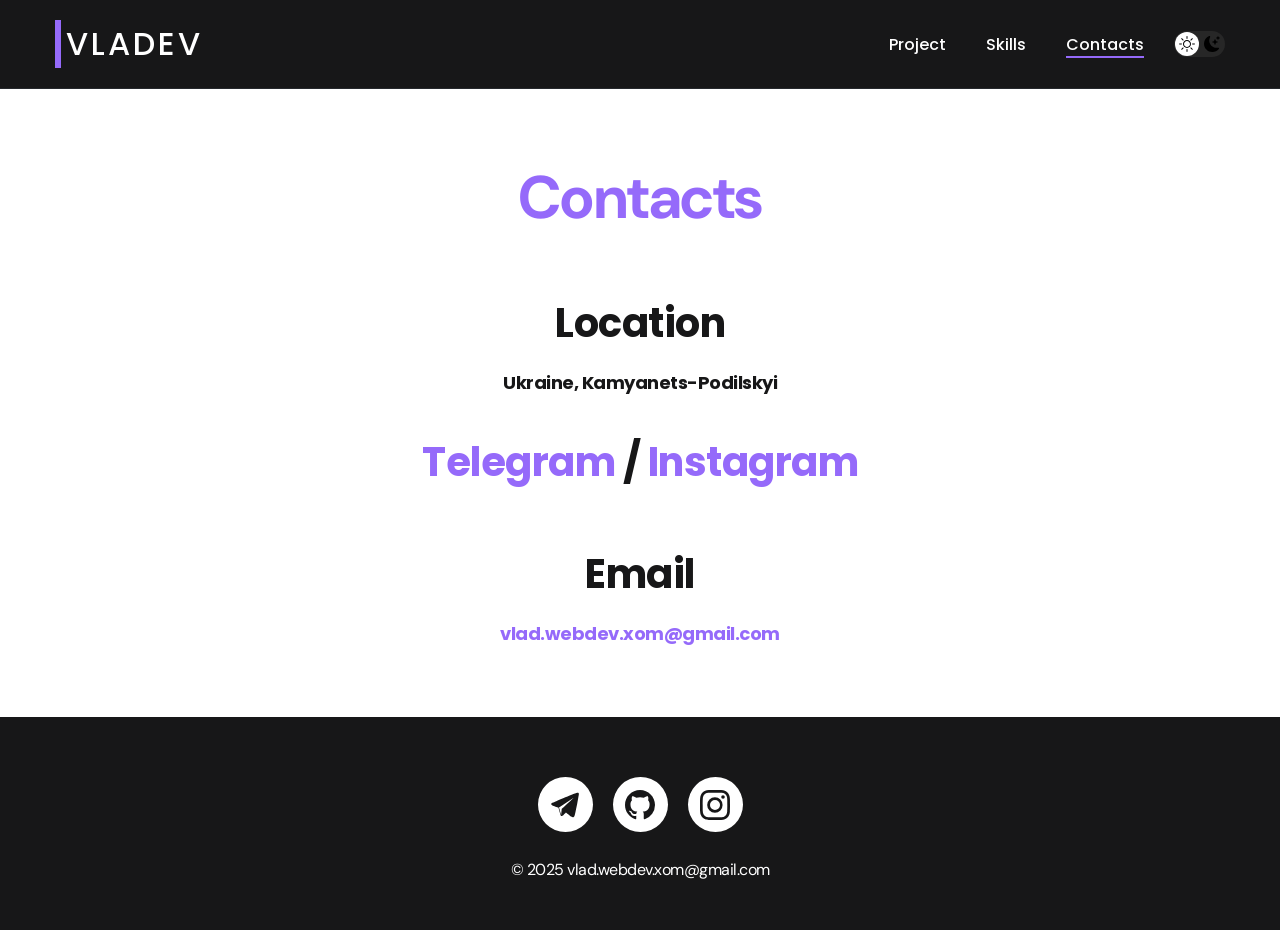
==== commit cea83fc2: "Оновлення сайту: виправлення багів, нові секції" ====
--- a/contacts.html
+++ b/contacts.html
@@ -1,134 +1,134 @@
-<!DOCTYPE html>
-<html lang="en">
-<head>
-    <meta charset="UTF-8">
-    <meta name="viewport" content="width=device-width, initial-scale=1.0">
-    <title>My portfolio</title>
-    <link rel="stylesheet" href="./css/main.css">
-</head>
-<body>
-    <nav class="nav">
-        <div class="container">
-            <div class="nav-row">
-                <!--<a href="./index.html" class="logo"><strong>Frontend</strong>DEV</a> 165 код css-->
-                <a href="./index.html" class="logo" data-text="Awesome">
-                    <span class="actual-text">&nbsp;VlaDEV&nbsp;</span>
-                    <span aria-hidden="true" class="logo-hover__text">&nbsp;VlaDEV&nbsp;</span>
-                </a>
-                <button class="dark-mode-btn">
-                    <img src="./img/icons/Sun.svg" alt="" class="dark-mode-btn__icon">
-                    <img src="./img/icons/Moon.svg" alt="" class="dark-mode-btn__icon">
-                </button>
-                <ul class="nav-list">
-                    <li class="nav-list__item"><a href="./index.html" class="nav-list__link">Project</a></li>
-                    <li class="nav-list__item"><a href="./skills.html" class="nav-list__link">Skills</a></li>
-                    <li class="nav-list__item"><a href="./contacts.html" class="nav-list__link nav-list__link--active">Contacts</a></li>
-                </ul>
-            </div>
-        </div>
-    </nav>
-
-    <main class="section">
-        <div class="container">
-            <h1 class="title-1 fade-up">Contacts</h1>
-
-            <ul class="content-list">
-                <li class="content-list__item fade-up">
-                    <h2 class="title-2 fade-up">Location</h2>
-                    <p class="fade-up">Ukraine, Kamyanets-Podilskyi</p>
-                </li>
-                    <li class="content-list__item fade-up">
-                    <h2 class="title-2 fade-up"><span><a href="https://t.me/vlad_wrtx">Telegram</a></span> / <span><a href="https://www.instagram.com/vlad.wrtx?igsh=cWZtY2U5YmU4dnN1&utm_source=qr">Instagram</a></span></h2>
-                    <p class="fade-up"><a href="tel:+380682208898">+380682208898</a></p>
-                </li>
-                <li class="content-list__item fade-up">
-                    <h2 class="title-2 fade-up">Email</h2>
-                    <p class="fade-up"><a href="mailto:vlad.webdev.xom@gmail.com">vlad.webdev.xom@gmail.com</a></p>
-                </li>
-            </ul>
-        </div>
-
-
-
-
-    </main>
-
-    <footer class="footer">
-        <div class="container">
-            <div class="footer__wrapper">
-                <!-- Стара версія 
-            <ul class="social">
-                <li class="social__item"><a href="https://github.com/vlad-xom"><img src="./img/icons/gitHub.svg" alt="link"></a></li>
-                <li class="social__item"><a href="https://www.instagram.com/vlad.wrtx?igsh=cWZtY2U5YmU4dnN1&utm_source=qr"><img src="./img/icons/instagram.svg" alt="link"></a></li>
-                <li class="social__item"><a href="#!"><img src="./img/icons/linkedIn.svg" alt="link"></a></li>
-                <li class="social__item"><a href="#!"><img src="./img/icons/twitter.svg" alt="link"></a></li> -->
-                <!--<li class="social__item"><a href="#!"><img src="./img/icons/vk.svg" alt="link"></a></li> 
-            </ul>
-        -->
-            <ul class="example-2">
-                  <li class="icon-content">
-                <a
-                  data-social="telegram"
-                  aria-label="Telegram"
-                  href="https://t.me/vlad_wrtx">
-                  <div class="filled"></div>
-                  <svg viewBox="0 0 100 100" version="1.1">
-                    <path
-                      fill="currentColor"
-                      d="M95,9.9c-1.3-1.1-3.4-1.2-7-0.1c0,0,0,0,0,0c-2.5,0.8-24.7,9.2-44.3,17.3c-17.6,7.3-31.9,13.7-33.6,14.5  c-1.9,0.6-6,2.4-6.2,5.2c-0.1,1.8,1.4,3.4,4.3,4.7c3.1,1.6,16.8,6.2,19.7,7.1c1,3.4,6.9,23.3,7.2,24.5c0.4,1.8,1.6,2.8,2.2,3.2  c0.1,0.1,0.3,0.3,0.5,0.4c0.3,0.2,0.7,0.3,1.2,0.3c0.7,0,1.5-0.3,2.2-0.8c3.7-3,10.1-9.7,11.9-11.6c7.9,6.2,16.5,13.1,17.3,13.9  c0,0,0.1,0.1,0.1,0.1c1.9,1.6,3.9,2.5,5.7,2.5c0.6,0,1.2-0.1,1.8-0.3c2.1-0.7,3.6-2.7,4.1-5.4c0-0.1,0.1-0.5,0.3-1.2  c3.4-14.8,6.1-27.8,8.3-38.7c2.1-10.7,3.8-21.2,4.8-26.8c0.2-1.4,0.4-2.5,0.5-3.2C96.3,13.5,96.5,11.2,95,9.9z M30,58.3l47.7-31.6  c0.1-0.1,0.3-0.2,0.4-0.3c0,0,0,0,0,0c0.1,0,0.1-0.1,0.2-0.1c0.1,0,0.1,0,0.2-0.1c-0.1,0.1-0.2,0.4-0.4,0.6L66,38.1  c-8.4,7.7-19.4,17.8-26.7,24.4c0,0,0,0,0,0.1c0,0-0.1,0.1-0.1,0.1c0,0,0,0.1-0.1,0.1c0,0.1,0,0.1-0.1,0.2c0,0,0,0.1,0,0.1  c0,0,0,0,0,0.1c-0.5,5.6-1.4,15.2-1.8,19.5c0,0,0,0,0-0.1C36.8,81.4,31.2,62.3,30,58.3z"></path>
-                  </svg>
-                </a>
-                <div class="tooltip">Telegram</div>
-              </li>
-              
-              <li class="icon-content">
-                <a href="https://github.com/vlad-xom" aria-label="GitHub" data-social="github">
-                  <div class="filled"></div>
-                  <svg
-                    xmlns="http://www.w3.org/2000/svg"
-                    width="16"
-                    height="16"
-                    fill="currentColor"
-                    class="bi bi-github"
-                    viewBox="0 0 16 16"
-                    xml:space="preserve">
-                    <path
-                      d="M8 0C3.58 0 0 3.58 0 8c0 3.54 2.29 6.53 5.47 7.59.4.07.55-.17.55-.38 0-.19-.01-.82-.01-1.49-2.01.37-2.53-.49-2.69-.94-.09-.23-.48-.94-.82-1.13-.28-.15-.68-.52-.01-.53.63-.01 1.08.58 1.23.82.72 1.21 1.87.87 2.33.66.07-.52.28-.87.51-1.07-1.78-.2-3.64-.89-3.64-3.95 0-.87.31-1.59.82-2.15-.08-.2-.36-1.02.08-2.12 0 0 .67-.21 2.2.82.64-.18 1.32-.27 2-.27s1.36.09 2 .27c1.53-1.04 2.2-.82 2.2-.82.44 1.1.16 1.92.08 2.12.51.56.82 1.27.82 2.15 0 3.07-1.87 3.75-3.65 3.95.29.25.54.73.54 1.48 0 1.07-.01 1.93-.01 2.2 0 .21.15.46.55.38A8.01 8.01 0 0 0 16 8c0-4.42-3.58-8-8-8"
-                      fill="currentColor"></path>
-                  </svg>
-                </a>
-                <div class="tooltip">GitHub</div>
-              </li>
-
-              <li class="icon-content">
-                <a
-                  href="https://www.instagram.com/vlad.wrtx?igsh=cWZtY2U5YmU4dnN1&utm_source=qr"
-                  aria-label="Instagram"
-                  data-social="instagram">
-                  <div class="filled"></div>
-                  <svg
-                    xmlns="http://www.w3.org/2000/svg"
-                    width="16"
-                    height="16"
-                    fill="currentColor"
-                    class="bi bi-instagram"
-                    viewBox="0 0 16 16"
-                    xml:space="preserve">
-                    <path
-                      d="M8 0C5.829 0 5.556.01 4.703.048 3.85.088 3.269.222 2.76.42a3.9 3.9 0 0 0-1.417.923A3.9 3.9 0 0 0 .42 2.76C.222 3.268.087 3.85.048 4.7.01 5.555 0 5.827 0 8.001c0 2.172.01 2.444.048 3.297.04.852.174 1.433.372 1.942.205.526.478.972.923 1.417.444.445.89.719 1.416.923.51.198 1.09.333 1.942.372C5.555 15.99 5.827 16 8 16s2.444-.01 3.298-.048c.851-.04 1.434-.174 1.943-.372a3.9 3.9 0 0 0 1.416-.923c.445-.445.718-.891.923-1.417.197-.509.332-1.09.372-1.942C15.99 10.445 16 10.173 16 8s-.01-2.445-.048-3.299c-.04-.851-.175-1.433-.372-1.941a3.9 3.9 0 0 0-.923-1.417A3.9 3.9 0 0 0 13.24.42c-.51-.198-1.092-.333-1.943-.372C10.443.01 10.172 0 7.998 0zm-.717 1.442h.718c2.136 0 2.389.007 3.232.046.78.035 1.204.166 1.486.275.373.145.64.319.92.599s.453.546.598.92c.11.281.24.705.275 1.485.039.843.047 1.096.047 3.231s-.008 2.389-.047 3.232c-.035.78-.166 1.203-.275 1.485a2.5 2.5 0 0 1-.599.919c-.28.28-.546.453-.92.598-.28.11-.704.24-1.485.276-.843.038-1.096.047-3.232.047s-2.39-.009-3.233-.047c-.78-.036-1.203-.166-1.485-.276a2.5 2.5 0 0 1-.92-.598 2.5 2.5 0 0 1-.6-.92c-.109-.281-.24-.705-.275-1.485-.038-.843-.046-1.096-.046-3.233s.008-2.388.046-3.231c.036-.78.166-1.204.276-1.486.145-.373.319-.64.599-.92s.546-.453.92-.598c.282-.11.705-.24 1.485-.276.738-.034 1.024-.044 2.515-.045zm4.988 1.328a.96.96 0 1 0 0 1.92.96.96 0 0 0 0-1.92m-4.27 1.122a4.109 4.109 0 1 0 0 8.217 4.109 4.109 0 0 0 0-8.217m0 1.441a2.667 2.667 0 1 1 0 5.334 2.667 2.667 0 0 1 0-5.334"
-                      fill="currentColor"></path>
-                  </svg>
-                </a>
-                <div class="tooltip">Instagram</div>
-              </li>
-            </ul>
-            <div class="copyright">
-                <p>© 2025 vlad.webdev.xom@gmail.com</p>
-            </div>
-            </div>
-        </div>
-    </footer>
-
-        <script src="./js/main.js"></script>
-</body>
+<!DOCTYPE html>
+<html lang="en">
+<head>
+    <meta charset="UTF-8">
+    <meta name="viewport" content="width=device-width, initial-scale=1.0">
+    <title>My portfolio</title>
+    <link rel="stylesheet" href="./css/main.css">
+</head>
+<body>
+    <nav class="nav">
+        <div class="container">
+            <div class="nav-row">
+                <!--<a href="./index.html" class="logo"><strong>Frontend</strong>DEV</a> 165 код css-->
+                <a href="./index.html" class="logo" data-text="Awesome">
+                    <span class="actual-text">&nbsp;VlaDEV&nbsp;</span>
+                    <span aria-hidden="true" class="logo-hover__text">&nbsp;VlaDEV&nbsp;</span>
+                </a>
+                <button class="dark-mode-btn">
+                    <img src="./img/icons/Sun.svg" alt="" class="dark-mode-btn__icon">
+                    <img src="./img/icons/Moon.svg" alt="" class="dark-mode-btn__icon">
+                </button>
+                <ul class="nav-list">
+                    <li class="nav-list__item"><a href="./index.html" class="nav-list__link">Project</a></li>
+                    <li class="nav-list__item"><a href="./skills.html" class="nav-list__link">Skills</a></li>
+                    <li class="nav-list__item"><a href="./contacts.html" class="nav-list__link nav-list__link--active">Contacts</a></li>
+                </ul>
+            </div>
+        </div>
+    </nav>
+
+    <main class="section">
+        <div class="container">
+            <h1 class="title-1 fade-up">Contacts</h1>
+
+            <ul class="content-list">
+                <li class="content-list__item fade-up">
+                    <h2 class="title-2 fade-up">Location</h2>
+                    <p class="fade-up">Ukraine, Kamyanets-Podilskyi</p>
+                </li>
+                    <li class="content-list__item fade-up">
+                    <h2 class="title-2 fade-up"><span><a href="https://t.me/vlad_wrtx">Telegram</a></span> / <span><a href="https://www.instagram.com/vlad.wrtx?igsh=cWZtY2U5YmU4dnN1&utm_source=qr">Instagram</a></span></h2>
+                    <!--<p class="fade-up"><a href="tel:+380682208898">+380682208898</a></p>-->
+                </li>
+                <li class="content-list__item fade-up">
+                    <h2 class="title-2 fade-up">Email</h2>
+                    <p class="fade-up"><a href="mailto:vlad.webdev.xom@gmail.com">vlad.webdev.xom@gmail.com</a></p>
+                </li>
+            </ul>
+        </div>
+
+
+
+
+    </main>
+
+    <footer class="footer">
+        <div class="container">
+            <div class="footer__wrapper">
+                <!-- Стара версія 
+            <ul class="social">
+                <li class="social__item"><a href="https://github.com/vlad-xom"><img src="./img/icons/gitHub.svg" alt="link"></a></li>
+                <li class="social__item"><a href="https://www.instagram.com/vlad.wrtx?igsh=cWZtY2U5YmU4dnN1&utm_source=qr"><img src="./img/icons/instagram.svg" alt="link"></a></li>
+                <li class="social__item"><a href="#!"><img src="./img/icons/linkedIn.svg" alt="link"></a></li>
+                <li class="social__item"><a href="#!"><img src="./img/icons/twitter.svg" alt="link"></a></li> -->
+                <!--<li class="social__item"><a href="#!"><img src="./img/icons/vk.svg" alt="link"></a></li> 
+            </ul>
+        -->
+            <ul class="example-2">
+                  <li class="icon-content">
+                <a
+                  data-social="telegram"
+                  aria-label="Telegram"
+                  href="https://t.me/vlad_wrtx">
+                  <div class="filled"></div>
+                  <svg viewBox="0 0 100 100" version="1.1">
+                    <path
+                      fill="currentColor"
+                      d="M95,9.9c-1.3-1.1-3.4-1.2-7-0.1c0,0,0,0,0,0c-2.5,0.8-24.7,9.2-44.3,17.3c-17.6,7.3-31.9,13.7-33.6,14.5  c-1.9,0.6-6,2.4-6.2,5.2c-0.1,1.8,1.4,3.4,4.3,4.7c3.1,1.6,16.8,6.2,19.7,7.1c1,3.4,6.9,23.3,7.2,24.5c0.4,1.8,1.6,2.8,2.2,3.2  c0.1,0.1,0.3,0.3,0.5,0.4c0.3,0.2,0.7,0.3,1.2,0.3c0.7,0,1.5-0.3,2.2-0.8c3.7-3,10.1-9.7,11.9-11.6c7.9,6.2,16.5,13.1,17.3,13.9  c0,0,0.1,0.1,0.1,0.1c1.9,1.6,3.9,2.5,5.7,2.5c0.6,0,1.2-0.1,1.8-0.3c2.1-0.7,3.6-2.7,4.1-5.4c0-0.1,0.1-0.5,0.3-1.2  c3.4-14.8,6.1-27.8,8.3-38.7c2.1-10.7,3.8-21.2,4.8-26.8c0.2-1.4,0.4-2.5,0.5-3.2C96.3,13.5,96.5,11.2,95,9.9z M30,58.3l47.7-31.6  c0.1-0.1,0.3-0.2,0.4-0.3c0,0,0,0,0,0c0.1,0,0.1-0.1,0.2-0.1c0.1,0,0.1,0,0.2-0.1c-0.1,0.1-0.2,0.4-0.4,0.6L66,38.1  c-8.4,7.7-19.4,17.8-26.7,24.4c0,0,0,0,0,0.1c0,0-0.1,0.1-0.1,0.1c0,0,0,0.1-0.1,0.1c0,0.1,0,0.1-0.1,0.2c0,0,0,0.1,0,0.1  c0,0,0,0,0,0.1c-0.5,5.6-1.4,15.2-1.8,19.5c0,0,0,0,0-0.1C36.8,81.4,31.2,62.3,30,58.3z"></path>
+                  </svg>
+                </a>
+                <div class="tooltip">Telegram</div>
+              </li>
+              
+              <li class="icon-content">
+                <a href="https://github.com/vlad-xom" aria-label="GitHub" data-social="github">
+                  <div class="filled"></div>
+                  <svg
+                    xmlns="http://www.w3.org/2000/svg"
+                    width="16"
+                    height="16"
+                    fill="currentColor"
+                    class="bi bi-github"
+                    viewBox="0 0 16 16"
+                    xml:space="preserve">
+                    <path
+                      d="M8 0C3.58 0 0 3.58 0 8c0 3.54 2.29 6.53 5.47 7.59.4.07.55-.17.55-.38 0-.19-.01-.82-.01-1.49-2.01.37-2.53-.49-2.69-.94-.09-.23-.48-.94-.82-1.13-.28-.15-.68-.52-.01-.53.63-.01 1.08.58 1.23.82.72 1.21 1.87.87 2.33.66.07-.52.28-.87.51-1.07-1.78-.2-3.64-.89-3.64-3.95 0-.87.31-1.59.82-2.15-.08-.2-.36-1.02.08-2.12 0 0 .67-.21 2.2.82.64-.18 1.32-.27 2-.27s1.36.09 2 .27c1.53-1.04 2.2-.82 2.2-.82.44 1.1.16 1.92.08 2.12.51.56.82 1.27.82 2.15 0 3.07-1.87 3.75-3.65 3.95.29.25.54.73.54 1.48 0 1.07-.01 1.93-.01 2.2 0 .21.15.46.55.38A8.01 8.01 0 0 0 16 8c0-4.42-3.58-8-8-8"
+                      fill="currentColor"></path>
+                  </svg>
+                </a>
+                <div class="tooltip">GitHub</div>
+              </li>
+
+              <li class="icon-content">
+                <a
+                  href="https://www.instagram.com/vlad.wrtx?igsh=cWZtY2U5YmU4dnN1&utm_source=qr"
+                  aria-label="Instagram"
+                  data-social="instagram">
+                  <div class="filled"></div>
+                  <svg
+                    xmlns="http://www.w3.org/2000/svg"
+                    width="16"
+                    height="16"
+                    fill="currentColor"
+                    class="bi bi-instagram"
+                    viewBox="0 0 16 16"
+                    xml:space="preserve">
+                    <path
+                      d="M8 0C5.829 0 5.556.01 4.703.048 3.85.088 3.269.222 2.76.42a3.9 3.9 0 0 0-1.417.923A3.9 3.9 0 0 0 .42 2.76C.222 3.268.087 3.85.048 4.7.01 5.555 0 5.827 0 8.001c0 2.172.01 2.444.048 3.297.04.852.174 1.433.372 1.942.205.526.478.972.923 1.417.444.445.89.719 1.416.923.51.198 1.09.333 1.942.372C5.555 15.99 5.827 16 8 16s2.444-.01 3.298-.048c.851-.04 1.434-.174 1.943-.372a3.9 3.9 0 0 0 1.416-.923c.445-.445.718-.891.923-1.417.197-.509.332-1.09.372-1.942C15.99 10.445 16 10.173 16 8s-.01-2.445-.048-3.299c-.04-.851-.175-1.433-.372-1.941a3.9 3.9 0 0 0-.923-1.417A3.9 3.9 0 0 0 13.24.42c-.51-.198-1.092-.333-1.943-.372C10.443.01 10.172 0 7.998 0zm-.717 1.442h.718c2.136 0 2.389.007 3.232.046.78.035 1.204.166 1.486.275.373.145.64.319.92.599s.453.546.598.92c.11.281.24.705.275 1.485.039.843.047 1.096.047 3.231s-.008 2.389-.047 3.232c-.035.78-.166 1.203-.275 1.485a2.5 2.5 0 0 1-.599.919c-.28.28-.546.453-.92.598-.28.11-.704.24-1.485.276-.843.038-1.096.047-3.232.047s-2.39-.009-3.233-.047c-.78-.036-1.203-.166-1.485-.276a2.5 2.5 0 0 1-.92-.598 2.5 2.5 0 0 1-.6-.92c-.109-.281-.24-.705-.275-1.485-.038-.843-.046-1.096-.046-3.233s.008-2.388.046-3.231c.036-.78.166-1.204.276-1.486.145-.373.319-.64.599-.92s.546-.453.92-.598c.282-.11.705-.24 1.485-.276.738-.034 1.024-.044 2.515-.045zm4.988 1.328a.96.96 0 1 0 0 1.92.96.96 0 0 0 0-1.92m-4.27 1.122a4.109 4.109 0 1 0 0 8.217 4.109 4.109 0 0 0 0-8.217m0 1.441a2.667 2.667 0 1 1 0 5.334 2.667 2.667 0 0 1 0-5.334"
+                      fill="currentColor"></path>
+                  </svg>
+                </a>
+                <div class="tooltip">Instagram</div>
+              </li>
+            </ul>
+            <div class="copyright">
+                <p>© 2025 vlad.webdev.xom@gmail.com</p>
+            </div>
+            </div>
+        </div>
+    </footer>
+
+        <script src="./js/main.js"></script>
+</body>
 </html>
--- a/css/main.css
+++ b/css/main.css
@@ -1,895 +1,1097 @@
-@import "./reset.css";
-@import url('https://fonts.googleapis.com/css2?family=DM+Sans:ital,opsz,wght@0,9..40,100..1000;1,9..40,100..1000&family=Poppins:wght@400;500;700&display=swap');
-
-
-:root {
-    --blackpure: #000;
-    --black: #171718;
-    --black-border: #26292d;
-    --white: #fff;
-    --purpule: #5c62ec;
-
-
-
-    --text-color: var(--black);
-    --dark-bg: var(--black);
-    --dark-border: var(--black-border);
-    --header-text: var(--white);
-    --accent: var(--purpule);
-
-    /* Logo btn */
-    --border-right: 6px;
-    --fs-size: 2em;
-
-    /* light mode */
-    --page-bg: var(--white);
-    --text-color: var(--black);
-    --title-1: var(--accent);
-    --project-card-bg: var(--white);
-    --project-card-text: var(--black);
-    --box-shadow: 0px 5px 36px rgba(0, 0, 0, 0.25);
-
-
-    --fade-up-duration: 1.4s;   /* тривалість анімації */
-    --fade-up-distance: 40px; /* на скільки елемент буде зміщено вниз спочатку */
-}
-.dark {
-    /* dark mode */
-    --page-bg: #252526;
-    --text-color: var(--white);
-
-    --title-1: var(--white);
-
-    --project-card-bg: var(--black);
-    --project-card-text: var(--white);
-    --box-shadow: 0px 5px 36px rgba(0, 0, 0, 0.8);
-
-
-}
-html,body {
-    display: flex;
-    flex-direction: column;
-    font-family: "DM Sans", sans-serif;
-    letter-spacing: -0.5px;
-    min-height: 100vh;
-
-    /* light mode */ 
-    background-color: var(--page-bg);
-    color: var(--text-color);
-
-}
-
-
-
-.container {
-    margin: 0 auto;
-    padding: 0 15px;
-    max-width: 1200px;
-}
-
-
-.section {
-    padding: 70px 0;
-}
-
-.title-1 {
-    margin-bottom: 60px;
-    font-size: 60px;
-    font-weight: 700;
-    color: var(--title-1);
-    line-height: 1.3;
-    text-align: center;
-
-}
-
-.title-2 {
-    font-size: 40px;
-    line-height: 1.3;
-    margin-bottom: 20px;
-    font-weight: 700;
-}
-/*
-.none {
-    display: none !important;
-}
-*/
-
-/*
-.poppins-regular {
-  font-family: "Poppins", sans-serif;
-  font-weight: 400;
-  font-style: normal;
-}
-
-.poppins-medium {
-  font-family: "Poppins", sans-serif;
-  font-weight: 500;
-  font-style: normal;
-}
-
-.poppins-bold {
-  font-family: "Poppins", sans-serif;
-  font-weight: 700;
-  font-style: normal;
-}
-
-.dm-sans-<uniquifier> {
-  font-family: "DM Sans", sans-serif;
-  font-optical-sizing: auto;
-  font-weight: <weight>;
-  font-style: normal;
-}
-*/
-                                                      /*        FADE UP          */
-
-.fade-up {
-  opacity: 0;
-  transform: translateY(30px);
-  animation: fadeUp 1s ease forwards;
-}
-
-/* Щоб з’являлися з невеликою затримкою один за одним */
-.fade-up:nth-child(1) { animation-delay: 0.4s; }
-.fade-up:nth-child(2) { animation-delay: 0.6s; }
-.fade-up:nth-child(3) { animation-delay: 0.8s; }
-.fade-up:nth-child(4) { animation-delay: 1s; }
-
-@keyframes fadeUp {
-  to {
-    opacity: 1;
-    transform: translateY(0);
-  }
-}
-
-
-/* Nav */
-
-.nav {
-    padding: 20px 0;
-    border-bottom: 1px solid var(--dark-border);
-    background-color: var(--dark-bg);
-    color: var(--header-text);
-    letter-spacing: normal;
-}
-.nav-row {
-    display: flex;
-    justify-content: flex-end;
-    align-items: center;
-    column-gap: 30px;
-    row-gap: 20px;
-    flex-wrap: wrap;
-}
-                                                         /*LOGO*/
-                                                         /*
-.logo {
-    margin-right: auto;
-    color: var(--accent);
-    font-size: 24px;
-    font-family: "Poppins", sans-serif;
-}
-
-.logo strong {
-    font-weight: 700;
-}
-*/
-.logo{
-  height: auto;
-  background: transparent;
-  border: none;
-  margin-right: auto;
-}
-
-.logo {
-  letter-spacing: 3px;
-  text-decoration: none;
-  font-size: var(--fs-size);
-  font-family: "Poppins", sans-serif;
-  position: relative;
-  text-transform: uppercase;
-  color: var(--white);
-  font-weight: 500;
-}
-.logo-hover__text {
-  position: absolute;
-  box-sizing: border-box;
-  content: attr(data-text);
-  color: var(--accent);
-  width: 0%;
-  inset: 0;
-  border-right: var(--border-right) solid var(--accent);
-  overflow: hidden;
-  transition: 0.5s;
-  -webkit-text-stroke: 1px var(--accent);
-}
-.logo:hover .logo-hover__text {
-  width: 100%;
-  filter: drop-shadow(0 5px 25px var(--accent));
-}
-
-.nav-list {
-    display: flex;
-    align-items: center;
-    row-gap: 10px;
-    column-gap: 40px;
-    font-size: 16px;
-    font-weight: 500;
-    font-family: 'Poppins' sans-serif;
-}
-.nav-list__link {
-    color: var(--header-text);
-    transition: opacity 0.2s ease-in;
-}
-.nav-list__link:hover {
-    opacity: 0.8;
-}
-.nav-list__link--active {
-    position: relative;
-}
-
-.nav-list__link--active::before {
-    content: "";
-    position: absolute;
-    left: 0;
-    top: 100%;
-    display: block;
-    height: 2px;
-    width: 100%;
-    background-color: var(--accent);
-}
-
-/* Dark mode btn */ 
-
-.dark-mode-btn {
-    order: 9;
-    display: flex;
-    justify-content: space-between;
-    position: relative;
-    width: 51px;
-    height: 26px;
-    border-radius: 50px;
-    background-color: #272727;
-    padding: 5px;
-}
-.dark-mode-btn::before {
-    content: '';
-    position: absolute;
-    top: 1px;
-    left: 1px;
-    display: block;
-    width: 24px;
-    height: 24px;
-    border-radius: 50%;
-    background-color: var(--white);
-    transition: all 0.2s ease-in;
-}
-
-.dark-mode-btn--active::before {
-    left: 26px;
-}
-
-.dark-mode-btn__icon {
-    position: relative;
-    z-index: 9;
-}
-
-
-/* Header */
-
-
-.header {
-    display: flex;
-    justify-content: center;
-    align-items: center;
-    min-height: 695px;
-    padding: 40px 0;
-    background-color: var(--dark-bg);
-    color: var(--header-text);
-    text-align: center;
-    background-image: url('./../img/Header-bg.png');
-    background-repeat: no-repeat;
-    background-size: auto;
-    background-position: center;
-}
-
-.header__wrapper {
-    padding: 0 15px;
-    max-width: 660px;
-}
-
-.header__title {
-    margin-bottom: 20px;
-    font-size: 40px;
-    font-weight: 700;
-    line-height: 1.4;
-}
-.header__title strong {
-    font-size: 60px;
-    font-weight: 700;
-}
-.header__title em {
-    font-style: normal;
-    color: var(--accent);
-}
-.header__text {
-    margin-bottom: 40px;
-    font-size: 18px;
-    line-height: 1.333;
-}
-.header__text p + p {
-    margin-top: 0.5em;
-}
-
-.header-btn {
-  padding: 10px 20px;
-  text-transform: uppercase;
-  border-radius: 8px;
-  font-size: 17px;
-  font-weight: 700;
-  color: var(--white);
-  text-shadow: none;
-  background: transparent;
-  cursor: pointer;
-  box-shadow: var(--box-shadow);
-  border: 1px solid #ffffff80;
-  transition: 0.5s ease;
-  user-select: none;
-}
-
-
-                                                            /*FADE UP */
-.header__title,
-.header__text,
-.header-btn {
-  opacity: 0;
-  transform: translateY(50px);
-  animation: slideUp 1s ease-out forwards;
-}
-
-/* Затримка для кожного елемента, щоб появлялись по черзі */
-.header__title {
-  animation-delay: 0.3s;
-}
-
-.header__text {
-  animation-delay: 0.6s;
-}
-
-.header-btn {
-  animation-delay: 1.2s;
-}
-
-/* Анімація появи знизу вверх */
-@keyframes slideUp {
-  0% {
-    opacity: 0;
-    transform: translateY(100px);
-  }
-  100% {
-    opacity: 1;
-    transform: translateY(0);
-  }
-}
-/**/
-
-.header-btn:hover {
-  color: #ffffff;
-  background: var(--accent);
-  border: 1px solid #5c62ec;
-  text-shadow: 0 0 5px #ffffff, 0 0 10px #ffffff, 0 0 20px #ffffff;
-  box-shadow: 0 0 5px #5c62ec, 0 0 20px #5c62ec, 0 0 50px #5c62ec,
-    0 0 100px #5c62ec;
-}
-
-/* 
-.btn {
-    display: inline-block;
-    height: 48px;
-    padding: 12px 28px;
-    border-radius: 5px;
-    background-color: var(--accent);
-    color: var(--white);
-    letter-spacing: 0.15px;
-    font-size: 16px;
-    font-weight: 500;
-    transition: opacity 0.15s ease-in; 
-}
-
-.btn:hover {
-    opacity: 0.8;
-}
-.btn:active {
-    position: relative;
-    top: 2px;
-}
-*/
-/* Btn outline */
-
-.button-icon {
-  display: flex;
-  border: 3px #fff solid;
-  width: fit-content;
-  height: fit-content;
-  cursor: pointer;
-}
-
-.icon {
-  background-color: #fff;
-  padding: 10px 10px 5px 10px;
-}
-
-.icon svg {
-  width: 25px;
-  height: 25px;
-}
-
-.cube {
-  transition: all 0.4s;
-  transform-style: preserve-3d;
-  width: 200px;
-  height: 20px;
-}
-
-.button-icon:hover {
-  border-color: var(--accent);
-}
-
-.button-icon:hover .cube {
-  transform: rotateX(90deg);
-}
-
-.side {
-  position: absolute;
-  height: 47px;
-  width: 200px;
-  display: flex;
-  font-size: 0.8em;
-  justify-content: center;
-  align-items: center;
-  text-transform: uppercase;
-  letter-spacing: 0.5px;
-  font-weight: bold;
-}
-
-.top {
-  background: var(--accent);
-  color: #fff;
-  transform: rotateX(-90deg) translate3d(0, 13.5px, 2em);
-}
-
-.front {
-  background: #222229;
-  color: #fff;
-  transform: translate3d(0, 0, 1em);
-}
-.btn-outline {
-    height: 48px;
-    border-radius: 5px;
-    padding: 12px 20px;
-    border: 1px solid #000;
-    color: var(--blackpure);
-    display: flex;
-    column-gap: 10px;
-    align-items: center;
-    transition: opacity 0.15s ease-in; 
-    background-color: var(--white);
-}
-
-.btn-outline:hover {
-    opacity: 0.8;
-}
-.btn-outline:active {
-    position: relative;
-    top: 2px;
-}
-
-/* Projects */
-
-
-
-.projects {
-    display: flex;
-    justify-content: center;
-    flex-wrap: wrap;
-    column-gap: 30px;
-    row-gap: 30px;
-}
-
-.project {
-    max-width: 370px;
-    background-color: var(--project-card-bg);
-    box-shadow: var(--box-shadow);
-    border-radius: 10px;
-}
-
-.project__img {
-    height: 240px;
-    border-radius: 10px;
-}
-
-.project__title {
-    padding: 15px 20px 25px;
-    font-weight: 700;
-    font-size: 24px;
-    line-height: 1.3;
-    color: var(--project-card-text);
-}
-
-/* Project details */
-
-.project-details {
-    display: flex;
-    flex-direction: column;
-    align-items: center;
-    margin: 0 auto;
-    max-width: 865px;
-    text-align: center;
-}
-
-.project-details__cover {
-    max-width: 100%;
-    margin-bottom: 40px;
-    box-shadow: 0px 5px 35px rgba(0, 0, 0, 0.25);
-    border-radius: 10px;
-}
-
-.project-details__desc {
-    font-weight: 700;
-    font-size: 24px;
-    line-height: 130%;
-    margin-bottom: 30px;
-    line-height: 1.3;
-}
-
-/* Content list */
-
-
-
-                                                             /* Footer */
-
-.footer {
-    margin-top: auto;
-    padding: 60px 0 50px;
-    background-color: var(--dark-bg);
-    color: var(--header-text);
-}
-
-.footer__wrapper {
-    display: flex;
-    flex-direction: column;
-    align-items: center;
-    row-gap: 27px;
-}
-
-.social {
-     display: flex;
-     column-gap: 30px;
-     align-items: center;
-}
-
-
-.copyright {
-    font-size: 16px;
-
-}
-
-.copyright p + p {
-    margin-top: 0.5em;
-}
-
-.content-list {
-    max-width: 570px;
-    display: flex;
-    flex-direction: column;
-    align-items: center;
-    text-align: center;
-    row-gap: 40px;
-    margin: 0 auto;
-}
-
-.content-list a {
-    color: var(--accent);
-}
-
-.content-list__item {
-    font-size: 18px;
-    line-height: 1.5;
-
-}
-
-.content-list__item p + p {
-    margin-top: 0.5em;
-}
-
-
-ul {
-  list-style: none;
-  font-family: "Poppins", sans-serif;
-  font-weight: 700;
-}
-
-.example-2 {
-  display: flex;
-  justify-content: center;
-  align-items: center;
-}
-.example-2 .icon-content {
-  margin: 0 10px;
-  position: relative;
-}
-.example-2 .icon-content .tooltip {
-  position: absolute;
-  top: -30px;
-  left: 50%;
-  transform: translateX(-50%);
-  color: #fff;
-  padding: 6px 10px;
-  border-radius: 5px;
-  opacity: 0;
-  visibility: hidden;
-  font-size: 14px;
-  transition: all 0.3s ease;
-}
-.example-2 .icon-content:hover .tooltip {
-  opacity: 1;
-  visibility: visible;
-  top: -50px;
-}
-.example-2 .icon-content a {
-  position: relative;
-  overflow: hidden;
-  display: flex;
-  justify-content: center;
-  align-items: center;
-  width: 55px;
-  height: 55px;
-  border-radius: 50%;
-  color: var(--black);
-  background-color: #fff;
-  transition: all 0.3s ease-in-out;
-}
-.example-2 .icon-content a:hover {
-  box-shadow: 3px 2px 45px 0px rgb(0 0 0 / 12%);
-}
-.example-2 .icon-content a svg {
-  position: relative;
-  z-index: 1;
-  width: 30px;
-  height: 30px;
-}
-.example-2 .icon-content a:hover {
-  color: white;
-}
-.example-2 .icon-content a .filled {
-  position: absolute;
-  top: auto;
-  bottom: 0;
-  left: 0;
-  width: 100%;
-  height: 0;
-  background-color: #000;
-  transition: all 0.3s ease-in-out;
-}
-.example-2 .icon-content a:hover .filled {
-  height: 100%;
-}
-.example-2 .icon-content a[data-social="spotify"] .filled,
-.example-2 .icon-content a[data-social="spotify"] ~ .tooltip {
-  background-color: #1db954;
-}
-.example-2 .icon-content a[data-social="pinterest"] .filled,
-.example-2 .icon-content a[data-social="pinterest"] ~ .tooltip {
-  background-color: #bd081c;
-}
-.example-2 .icon-content a[data-social="dribbble"] .filled,
-.example-2 .icon-content a[data-social="dribbble"] ~ .tooltip {
-  background-color: #ea4c89;
-}
-.example-2 .icon-content a[data-social="telegram"] .filled,
-.example-2 .icon-content a[data-social="telegram"] ~ .tooltip {
-  background-color: #0088cc;
-}
-.example-2 .icon-content a[data-social="instagram"] .filled,
-.example-2 .icon-content a[data-social="instagram"] ~ .tooltip {
-  background: linear-gradient(
-    45deg,
-    #405de6,
-    #5b51db,
-    #b33ab4,
-    #c135b4,
-    #e1306c,
-    #fd1f1f
-  );
-}
-.example-2 .icon-content a[data-social="github"] .filled,
-.example-2 .icon-content a[data-social="github"] ~ .tooltip {
-  background-color: #24262a;
-}
-
-
-
-
-                                                /* Мобільна та декстопна адаптація */
-@media (max-width: 620px) {
-
-    .header {
-        min-height: unset;
-    }
-    .header__title {
-        font-size: 30px;
-    }
-    .header__title strong {
-        font-size: 40px;
-    }
-    .nav-row {
-        justify-content: space-between;
-    }
-    .dark-mode-btn {
-        order: 0;
-    }
-    .section {
-        padding: 40px 0;
-    }
-    .title-1 {
-        font-size: 40px;
-        margin-bottom: 30px;
-    }
-    .title-2 {
-        margin-bottom: 10px;
-        font-size: 30px;
-    }
-    .project__title {
-        font-size: 22px;
-    }
-    .footer {
-        padding: 40px 0 30px;
-    }
-    .footer__wrapper {
-        row-gap: 20px;
-    }
-    .social__item {
-        width: 28px;
-    }
-    .social {
-        column-gap: 20px;
-    }
-    .content-list {
-        row-gap: 20px;
-    }
-    .content-list__item {
-        font-size: 16px;
-    }
-    .project-details__desc {
-        margin-bottom: 20px;
-        font-size: 22px;
-    }
-}
-
-
-
-
-
-
-
-
-
-
-
-
-.resume-box {
-    padding: 15px 5px;
-}
-
-.resume-card {
-  display: flex;
-  flex-direction: row;
-  font-weight: 600;
-  background-color: var(--project-card-bg);
-  font-family: "Poppins", sans-serif;
-  border-radius: 15px;
-  box-shadow: 0 10px 25px rgba(0,0,0,0.1);
-  overflow: hidden;
-  transition: transform 0.3s ease;
-  padding: 25px 25px;
-}
-
-.resume-image {
-  flex: 1;
-  background-color: var(--white);
-}
-
-.resume-image img {
-  object-fit: cover;
-  width: 100%;
-  height: 100%;
-  display: block;
-
-}
-
-.resume-info {
-  flex: 2;
-  padding: 30px;
-}
-
-.resume-info h1 {
-  margin-top: 0;
-  margin-bottom: 15px;
-  font-size: 28px;
-  color: var(--accent);
-}
-
-.resume-info p {
-  margin: 8px 0;
-  font-size: 16px;
-  color: var(--project-card-text);
-}
-
-.resume-info strong {
-  color: var(--accent);
-}
-                                                        /* Початок тест коду*/
-
-
-
-
-
-
-.contact {
-  text-align: center;
-  padding: 60px 20px;
-  font-weight: 600;
-  font-family: "Poppins", sans-serif;
-}
-
-.contact__title {
-  font-size: 2em;
-  margin-bottom: 10px;
-  color: var(--accent);
-}
-
-.contact__text {
-  font-size: 1.1em;
-  margin-bottom: 30px;
-  color: var(--text-color);
-}
-
-.contact__form {
-  max-width: 600px;
-  margin: 0 auto;
-  display: flex;
-  flex-direction: column;
-  gap: 15px;
-}
-
-.contact__form input,
-.contact__form textarea {
-  width: 100%;
-  padding: 12px;
-  border: 1px solid #ccc;
-  border-radius: 8px;
-  font-size: 16px;
-  font-family: Arial, sans-serif;
-}
-
-.contact__form input:focus,
-.contact__form textarea:focus {
-  border-color: var(--accent);
-  outline: none;
-  box-shadow: 0 0 5px rgba(78, 56, 201, 0.4);
-}
-
-.button {
-  background: var(--accent);
-  color: var(--black);
-  font-weight: 600;
-  border: none;
-  padding: 12px;
-  border-radius: 8px;
-  font-size: 16px;
-  cursor: pointer;
-  transition: 0.3s;
-}
-
-.button:hover {
-  background: #3728a6;
-}
-
+@import "./reset.css";
+@import url('https://fonts.googleapis.com/css2?family=DM+Sans:ital,opsz,wght@0,9..40,100..1000;1,9..40,100..1000&family=Poppins:wght@400;500;700&display=swap');
+
+
+:root {
+    --blackpure: #000;
+    --black: #171718;
+    --black-border: #26292d;
+    --white: #fff;
+    --purpule: #956afa; /*#5c62ec*/
+
+
+
+    --text-color: var(--black);
+    --dark-bg: var(--black);
+    --dark-border: var(--black-border);
+    --header-text: var(--white);
+    --accent: var(--purpule);
+
+    /* Logo btn */
+    --border-right: 6px;
+    --fs-size: 2em;
+
+    /* light mode */
+    --page-bg: var(--white);
+    --text-color: var(--black);
+    --title-1: var(--accent);
+    --color-icons: var(--accent);
+    --project-card-bg: var(--white);
+    --project-card-text: var(--black);
+    --box-shadow: 0px 5px 36px rgba(0, 0, 0, 0.25);
+
+
+    --fade-up-duration: 1.4s;   /* тривалість анімації */
+    --fade-up-distance: 40px; /* на скільки елемент буде зміщено вниз спочатку */
+}
+.dark {
+    /* dark mode */
+    --page-bg: #252526;
+    --text-color: var(--white);
+    --page-resume-bg: #3a3a3b;
+
+    --title-1: var(--white);
+    --color-icons: var(--white);
+
+    --project-card-bg: var(--black);
+    --project-card-text: var(--white);
+    --box-shadow: 0px 5px 36px rgba(0, 0, 0, 0.8);
+
+
+}
+html,body {
+    display: flex;
+    flex-direction: column;
+    font-family: "DM Sans", sans-serif;
+    letter-spacing: -0.5px;
+    min-height: 100vh;
+
+    /* light mode */ 
+    background-color: var(--page-bg);
+    color: var(--text-color);
+
+}
+
+
+
+.container {
+    margin: 0 auto;
+    padding: 0 15px;
+    max-width: 1200px;
+}
+
+
+.section {
+    padding: 70px 0;
+}
+
+.title-1 {
+    margin-bottom: 60px;
+    font-size: 60px;
+    font-weight: 700;
+    color: var(--title-1);
+    line-height: 1.3;
+    text-align: center;
+
+}
+
+.title-2 {
+    font-size: 40px;
+    line-height: 1.3;
+    margin-bottom: 20px;
+    font-weight: 700;
+}
+/*
+.none {
+    display: none !important;
+}
+*/
+
+/*
+.poppins-regular {
+  font-family: "Poppins", sans-serif;
+  font-weight: 400;
+  font-style: normal;
+}
+
+.poppins-medium {
+  font-family: "Poppins", sans-serif;
+  font-weight: 500;
+  font-style: normal;
+}
+
+.poppins-bold {
+  font-family: "Poppins", sans-serif;
+  font-weight: 700;
+  font-style: normal;
+}
+
+.dm-sans-<uniquifier> {
+  font-family: "DM Sans", sans-serif;
+  font-optical-sizing: auto;
+  font-weight: <weight>;
+  font-style: normal;
+}
+*/
+                                                      /*        FADE UP          */
+
+.fade-up {
+  opacity: 0;
+  transform: translateY(30px);
+  animation: fadeUp 1s ease forwards;
+}
+
+/* Щоб з’являлися з невеликою затримкою один за одним */
+.fade-up:nth-child(1) { animation-delay: 0.4s; }
+.fade-up:nth-child(2) { animation-delay: 0.6s; }
+.fade-up:nth-child(3) { animation-delay: 0.8s; }
+.fade-up:nth-child(4) { animation-delay: 1s; }
+
+@keyframes fadeUp {
+  to {
+    opacity: 1;
+    transform: translateY(0);
+  }
+}
+
+
+/* Nav */
+
+.nav {
+    padding: 20px 0;
+    border-bottom: 1px solid var(--dark-border);
+    background-color: var(--dark-bg);
+    color: var(--header-text);
+    letter-spacing: normal;
+}
+.nav-row {
+    display: flex;
+    justify-content: space-around;
+    align-items: center;
+    column-gap: 30px;
+    row-gap: 20px;
+    flex-wrap: wrap;
+}
+
+
+                                                         /*LOGO*/
+                                                         /*
+.logo {
+    margin-right: auto;
+    color: var(--accent);
+    font-size: 24px;
+    font-family: "Poppins", sans-serif;
+}
+
+.logo strong {
+    font-weight: 700;
+}
+*/
+.card-slim {
+  /* color used to softly clip top and bottom of the .words container */
+  --bg-color: #111;
+  background-color: var(--bg-color);
+  padding: 1rem 2rem;
+  border-radius: 1.25rem;
+  margin-right: auto;
+}
+.loader-slim {
+  color: rgb(124, 124, 124);
+  font-family: "Poppins", sans-serif;
+  font-weight: 500;
+  font-size: 25px;
+  -webkit-box-sizing: content-box;
+  box-sizing: content-box;
+  height: 40px;
+  padding: 10px 10px;
+  display: -webkit-box;
+  display: -ms-flexbox;
+  display: flex;
+  border-radius: 8px;
+}
+
+.words-slim {
+  overflow: hidden;
+  position: relative;
+}
+.words-slim::after {
+  content: "";
+  position: absolute;
+  inset: 0;
+  background: linear-gradient(
+    var(--bg-color) 10%,
+    transparent 30%,
+    transparent 70%,
+    var(--bg-color) 90%
+  );
+  z-index: 20;
+}
+
+.word-slim {
+  display: block;
+  height: 100%;
+  padding-left: 6px;
+  color: #956afa;
+  animation: spin_4991 4s infinite;
+}
+
+@keyframes spin_4991 {
+  10% {
+    -webkit-transform: translateY(-102%);
+    transform: translateY(-102%);
+  }
+
+  25% {
+    -webkit-transform: translateY(-100%);
+    transform: translateY(-100%);
+  }
+
+  35% {
+    -webkit-transform: translateY(-202%);
+    transform: translateY(-202%);
+  }
+
+  50% {
+    -webkit-transform: translateY(-200%);
+    transform: translateY(-200%);
+  }
+
+  60% {
+    -webkit-transform: translateY(-302%);
+    transform: translateY(-302%);
+  }
+
+  75% {
+    -webkit-transform: translateY(-300%);
+    transform: translateY(-300%);
+  }
+
+  85% {
+    -webkit-transform: translateY(-402%);
+    transform: translateY(-402%);
+  }
+
+  100% {
+    -webkit-transform: translateY(-400%);
+    transform: translateY(-400%);
+  }
+}
+.logo{
+  height: auto;
+  background: transparent;
+  border: none;
+  margin-right: auto;
+}
+
+.logo {
+  letter-spacing: 3px;
+  text-decoration: none;
+  font-size: var(--fs-size);
+  font-family: "Poppins", sans-serif;
+  position: relative;
+  text-transform: uppercase;
+  color: var(--white);
+  font-weight: 500;
+}
+.logo-hover__text {
+  position: absolute;
+  box-sizing: border-box;
+  content: attr(data-text);
+  color: var(--accent);
+  width: 0%;
+  inset: 0;
+  border-right: var(--border-right) solid var(--accent);
+  overflow: hidden;
+  transition: 0.5s;
+  -webkit-text-stroke: 1px var(--accent);
+}
+.logo:hover .logo-hover__text {
+  width: 100%;
+  filter: drop-shadow(0 5px 25px var(--accent));
+}
+
+.nav-list {
+    display: flex;
+    align-items: center;
+    row-gap: 10px;
+    column-gap: 40px;
+    font-size: 16px;
+    font-weight: 500;
+    font-family: 'Poppins' sans-serif;
+}
+.nav-list__link {
+    color: var(--header-text);
+    transition: opacity 0.2s ease-in;
+}
+.nav-list__link:hover {
+    opacity: 0.8;
+}
+.nav-list__link--active {
+    position: relative;
+}
+
+.nav-list__link--active::before {
+    content: "";
+    position: absolute;
+    left: 0;
+    top: 100%;
+    display: block;
+    height: 2px;
+    width: 100%;
+    background-color: var(--accent);
+}
+
+/* Dark mode btn */ 
+
+.dark-mode-btn {
+    order: 9;
+    display: flex;
+    justify-content: space-between;
+    position: relative;
+    width: 51px;
+    height: 26px;
+    border-radius: 50px;
+    background-color: #272727;
+    padding: 5px;
+}
+.dark-mode-btn::before {
+    content: '';
+    position: absolute;
+    top: 1px;
+    left: 1px;
+    display: block;
+    width: 24px;
+    height: 24px;
+    border-radius: 50%;
+    background-color: var(--white);
+    transition: all 0.2s ease-in;
+}
+
+.dark-mode-btn--active::before {
+    left: 26px;
+}
+
+.dark-mode-btn__icon {
+    position: relative;
+    z-index: 9;
+}
+
+
+/* Header */
+
+
+.header {
+    display: flex;
+    justify-content: center;
+    align-items: center;
+    min-height: 695px;
+    padding: 40px 0;
+    background-color: var(--dark-bg);
+    color: var(--header-text);
+    text-align: center;
+    background-image: url('./../img/Header-bg.png');
+    background-repeat: no-repeat;
+    background-size: auto;
+    background-position: center;
+}
+
+.header__wrapper {
+    padding: 0 15px;
+    max-width: 660px;
+}
+
+.header__title {
+    margin-bottom: 20px;
+    font-size: 40px;
+    font-weight: 700;
+    line-height: 1.4;
+}
+.header__title strong {
+    font-size: 60px;
+    font-weight: 700;
+}
+.header__title em {
+    font-style: normal;
+    color: var(--accent);
+}
+.header__text {
+    margin-bottom: 40px;
+    font-size: 18px;
+    line-height: 1.333;
+}
+.header__text p + p {
+    margin-top: 0.5em;
+}
+
+.header-btn {
+  padding: 10px 20px;
+  text-transform: uppercase;
+  border-radius: 8px;
+  font-size: 17px;
+  font-weight: 700;
+  color: var(--white);
+  text-shadow: none;
+  background: transparent;
+  cursor: pointer;
+  box-shadow: var(--box-shadow);
+  border: 1px solid #ffffff80;
+  transition: 0.5s ease;
+  user-select: none;
+}
+
+
+                                                            /*FADE UP */
+.header__title,
+.header__text,
+.header-btn {
+  opacity: 0;
+  transform: translateY(50px);
+  animation: slideUp 1s ease-out forwards;
+}
+
+/* Затримка для кожного елемента, щоб появлялись по черзі */
+.header__title {
+  animation-delay: 0.3s;
+}
+
+.header__text {
+  animation-delay: 0.6s;
+}
+
+.header-btn {
+  animation-delay: 1.2s;
+}
+
+/* Анімація появи знизу вверх */
+@keyframes slideUp {
+  0% {
+    opacity: 0;
+    transform: translateY(100px);
+  }
+  100% {
+    opacity: 1;
+    transform: translateY(0);
+  }
+}
+/**/
+
+.header-btn:hover {
+  color: #ffffff;
+  background: var(--accent);
+  border: 1px solid var(--accent);
+  text-shadow: 0 0 5px #ffffff, 0 0 10px #ffffff, 0 0 20px #ffffff;
+  box-shadow: 0 0 5px var(--accent), 0 0 20px var(--accent),
+    0 0 50px var(--accent), 0 0 100px var(--accent);
+}
+
+/* 
+.btn {
+    display: inline-block;
+    height: 48px;
+    padding: 12px 28px;
+    border-radius: 5px;
+    background-color: var(--accent);
+    color: var(--white);
+    letter-spacing: 0.15px;
+    font-size: 16px;
+    font-weight: 500;
+    transition: opacity 0.15s ease-in; 
+}
+
+.btn:hover {
+    opacity: 0.8;
+}
+.btn:active {
+    position: relative;
+    top: 2px;
+}
+*/
+/* Btn outline */
+
+.button-icon {
+  display: flex;
+  border: 3px #fff solid;
+  width: fit-content;
+  height: fit-content;
+  cursor: pointer;
+}
+
+.icon {
+  background-color: #fff;
+  padding: 10px 10px 5px 10px;
+}
+
+.icon svg {
+  width: 25px;
+  height: 25px;
+}
+
+.cube {
+  transition: all 0.4s;
+  transform-style: preserve-3d;
+  width: 200px;
+  height: 20px;
+}
+
+.button-icon:hover {
+  border-color: var(--accent);
+}
+
+.button-icon:hover .cube {
+  transform: rotateX(90deg);
+}
+
+.side {
+  position: absolute;
+  height: 47px;
+  width: 200px;
+  display: flex;
+  font-size: 0.8em;
+  justify-content: center;
+  align-items: center;
+  text-transform: uppercase;
+  letter-spacing: 0.5px;
+  font-weight: bold;
+}
+
+.top {
+  background: var(--accent);
+  color: #fff;
+  transform: rotateX(-90deg) translate3d(0, 13.5px, 2em);
+}
+
+.front {
+  background: #222229;
+  color: #fff;
+  transform: translate3d(0, 0, 1em);
+}
+.btn-outline {
+    height: 48px;
+    border-radius: 5px;
+    padding: 12px 20px;
+    border: 1px solid #000;
+    color: var(--blackpure);
+    display: flex;
+    column-gap: 10px;
+    align-items: center;
+    transition: opacity 0.15s ease-in; 
+    background-color: var(--white);
+}
+
+.btn-outline:hover {
+    opacity: 0.8;
+}
+.btn-outline:active {
+    position: relative;
+    top: 2px;
+}
+
+/* Projects */
+
+
+
+.projects {
+    display: flex;
+    justify-content: center;
+    flex-wrap: wrap;
+    column-gap: 30px;
+    row-gap: 30px;
+}
+
+.project {
+    max-width: 380px;
+    background-color: var(--project-card-bg);
+    box-shadow: var(--box-shadow);
+    border-radius: 10px;
+    opacity: 0;
+    transform: translateX(-50px);
+    transition: all 0.6s ease-out;
+}
+.project.show {
+    opacity: 1;
+    transform: translateX(0);
+}
+.project__title {
+    padding: 15px 20px 25px;
+    font-weight: 700;
+    font-size: 24px;
+    line-height: 1.3;
+    color: var(--project-card-text);
+}
+.project:hover {
+  background-color: var(--accent);
+}
+
+
+.project__img {
+    height: 240px;
+    border-radius: 10px;
+}
+
+
+
+/* Project details */
+
+.project-details {
+    display: flex;
+    flex-direction: column;
+    align-items: center;
+    margin: 0 auto;
+    max-width: 865px;
+    text-align: center;
+}
+
+.project-details__cover {
+    max-width: 100%;
+    margin-bottom: 40px;
+    box-shadow: 0px 5px 35px rgba(0, 0, 0, 0.25);
+    border-radius: 10px;
+}
+
+.project-details__desc {
+    font-weight: 700;
+    font-size: 24px;
+    line-height: 130%;
+    margin-bottom: 30px;
+    line-height: 1.3;
+}
+
+/* Content list */
+
+
+
+                                                             /* Footer */
+
+.footer {
+    margin-top: auto;
+    padding: 60px 0 50px;
+    background-color: var(--dark-bg);
+    color: var(--header-text);
+}
+
+.footer__wrapper {
+    display: flex;
+    flex-direction: column;
+    align-items: center;
+    row-gap: 27px;
+}
+
+.social {
+     display: flex;
+     column-gap: 30px;
+     align-items: center;
+}
+
+
+.copyright {
+    font-size: 16px;
+
+}
+
+.copyright p + p {
+    margin-top: 0.5em;
+}
+
+.content-list {
+    max-width: 570px;
+    display: flex;
+    flex-direction: column;
+    align-items: center;
+    text-align: center;
+    row-gap: 40px;
+    margin: 0 auto;
+}
+
+.content-list a {
+    color: var(--accent);
+}
+
+.content-list__item {
+    font-size: 18px;
+    line-height: 1.5;
+
+}
+
+.content-list__item p + p {
+    margin-top: 0.5em;
+}
+
+
+ul {
+  list-style: none;
+  font-family: "Poppins", sans-serif;
+  font-weight: 700;
+}
+
+.example-2 {
+  display: flex;
+  justify-content: center;
+  align-items: center;
+}
+.example-2 .icon-content {
+  margin: 0 10px;
+  position: relative;
+}
+.example-2 .icon-content .tooltip {
+  position: absolute;
+  top: -30px;
+  left: 50%;
+  transform: translateX(-50%);
+  color: #fff;
+  padding: 6px 10px;
+  border-radius: 5px;
+  opacity: 0;
+  visibility: hidden;
+  font-size: 14px;
+  transition: all 0.3s ease;
+}
+.example-2 .icon-content:hover .tooltip {
+  opacity: 1;
+  visibility: visible;
+  top: -50px;
+}
+.example-2 .icon-content a {
+  position: relative;
+  overflow: hidden;
+  display: flex;
+  justify-content: center;
+  align-items: center;
+  width: 55px;
+  height: 55px;
+  border-radius: 50%;
+  color: var(--black);
+  background-color: #fff;
+  transition: all 0.3s ease-in-out;
+}
+.example-2 .icon-content a:hover {
+  box-shadow: 3px 2px 45px 0px rgb(0 0 0 / 12%);
+}
+.example-2 .icon-content a svg {
+  position: relative;
+  z-index: 1;
+  width: 30px;
+  height: 30px;
+}
+.example-2 .icon-content a:hover {
+  color: white;
+}
+.example-2 .icon-content a .filled {
+  position: absolute;
+  top: auto;
+  bottom: 0;
+  left: 0;
+  width: 100%;
+  height: 0;
+  background-color: #000;
+  transition: all 0.3s ease-in-out;
+}
+.example-2 .icon-content a:hover .filled {
+  height: 100%;
+}
+.example-2 .icon-content a[data-social="spotify"] .filled,
+.example-2 .icon-content a[data-social="spotify"] ~ .tooltip {
+  background-color: #1db954;
+}
+.example-2 .icon-content a[data-social="pinterest"] .filled,
+.example-2 .icon-content a[data-social="pinterest"] ~ .tooltip {
+  background-color: #bd081c;
+}
+.example-2 .icon-content a[data-social="dribbble"] .filled,
+.example-2 .icon-content a[data-social="dribbble"] ~ .tooltip {
+  background-color: #ea4c89;
+}
+.example-2 .icon-content a[data-social="telegram"] .filled,
+.example-2 .icon-content a[data-social="telegram"] ~ .tooltip {
+  background-color: #0088cc;
+}
+.example-2 .icon-content a[data-social="instagram"] .filled,
+.example-2 .icon-content a[data-social="instagram"] ~ .tooltip {
+  background: linear-gradient(
+    45deg,
+    #405de6,
+    #5b51db,
+    #b33ab4,
+    #c135b4,
+    #e1306c,
+    #fd1f1f
+  );
+}
+.example-2 .icon-content a[data-social="github"] .filled,
+.example-2 .icon-content a[data-social="github"] ~ .tooltip {
+  background-color: #24262a;
+}
+
+
+
+
+                                                /* Мобільна та декстопна адаптація */
+/* Приховане меню за замовчуванням */
+.floating-menu {
+  display: none;
+}
+
+/* Активується при ширині <=700px */
+/* @media (max-width: 700px) {
+  .floating-menu {
+    display: flex;
+    justify-content: space-around;
+    align-items: center;
+    position: fixed;
+    bottom: 25px;
+    left: 50%;
+    transform: translateX(-50%);
+    width: 80%;
+    /*
+    max-width: 340px;
+    
+    height: 70px;
+    background: rgba(255, 255, 255, 0.12);
+    backdrop-filter: blur(20px);
+    border-radius: 40px;
+    border: 1px solid rgba(255, 255, 255, 0.25);
+    box-shadow: 0 8px 30px rgba(0, 0, 0, 0.3);
+    z-index: 1000;
+    gap: 15px;
+    padding: 0 10px;
+  }
+
+  .floating-menu__btn {
+    width: 50px;
+    height: 50px;
+    border-radius: 50%;
+    background: rgba(255, 255, 255, 0.15);
+    border: 1px solid rgba(255, 255, 255, 0.3);
+    display: flex;
+    align-items: center;
+    justify-content: center;
+    text-decoration: none;
+    transition: all 0.25s ease;
+  }
+
+  /* Ефект сяйва при наведенні 
+  .floating-menu__btn:hover {
+    box-shadow: 0 0 15px var(--accent), 0 0 30px #4E38C9;
+  }
+
+  .floating-menu__btn i {
+    font-size: 26px;
+    color: var(--color-icons);
+    transition: 0.3s;
+  }
+
+  /* Легке постійне світіння (анімоване) 
+  .floating-menu__btn i.glow {
+    animation: glowPulse 2s ease-in-out infinite;
+  }
+
+  @keyframes glowPulse {
+    0% {
+      text-shadow: 0 0 4px #4E38C9, 0 0 8px #4E38C9;
+    }
+    50% {
+      text-shadow: 0 0 12px #4E38C9, 0 0 24px #4E38C9;
+    }
+    100% {
+      text-shadow: 0 0 4px #4E38C9, 0 0 8px #4E38C9;
+    }
+  }
+
+  .footer__wrapper {
+    display: none;
+  }
+  .footer {
+    height: 120px;
+  }
+}*/
+@media (max-width: 780px) {
+  .nav-row {
+    justify-content: center;
+  }
+  .card-slim {
+    margin-right: auto;
+    margin-left: auto;
+}
+
+}
+
+
+@media (max-width: 620px) {
+
+    .header {
+        min-height: unset;
+    }
+    .header__title {
+        font-size: 30px;
+    }
+    .header__title strong {
+        font-size: 40px;
+    }
+    .dark-mode-btn {
+        order: 0;
+    }
+    .section {
+        padding: 40px 0;
+    }
+    .title-1 {
+        font-size: 40px;
+        margin-bottom: 30px;
+    }
+    .title-2 {
+        margin-bottom: 10px;
+        font-size: 30px;
+    }
+    .project__title {
+        font-size: 22px;
+    }
+    .footer {
+        padding: 40px 0 30px;
+    }
+    /*
+    .footer__wrapper {
+        row-gap: 20px;
+    }*/
+    .social__item {
+        width: 28px;
+    }
+    .social {
+        column-gap: 20px;
+    }
+    .content-list {
+        row-gap: 20px;
+    }
+    .content-list__item {
+        font-size: 16px;
+    }
+    .project-details__desc {
+        margin-bottom: 20px;
+        font-size: 22px;
+    }
+}
+@media (max-width: 500px) {
+  .card-slim {
+    display: none;
+    
+  }
+  .nav-row {
+    justify-content: flex-start;
+  }
+}
+
+
+
+
+
+
+
+
+
+
+
+
+
+
+                                                        /* Початок тест коду*/
+
+
+
+
+
+
+.contact {
+  text-align: center;
+  padding: 60px 20px;
+  font-weight: 600;
+  font-family: "Poppins", sans-serif;
+}
+
+.contact__title {
+  font-size: 2em;
+  margin-bottom: 10px;
+  color: var(--accent);
+}
+
+.contact__text {
+  font-size: 1.1em;
+  margin-bottom: 30px;
+  color: var(--text-color);
+}
+
+.contact__form {
+  max-width: 600px;
+  margin: 0 auto;
+  display: flex;
+  flex-direction: column;
+  gap: 15px;
+}
+
+.contact__form input,
+.contact__form textarea {
+  width: 100%;
+  padding: 12px;
+  border: 1px solid #ccc;
+  border-radius: 8px;
+  font-size: 16px;
+  font-family: Arial, sans-serif;
+}
+
+.contact__form input:focus,
+.contact__form textarea:focus {
+  border-color: var(--accent);
+  outline: none;
+  box-shadow: 0 0 5px rgba(78, 56, 201, 0.4);
+}
+
+.button {
+  background: var(--accent);
+  color: var(--black);
+  font-weight: 600;
+  border: none;
+  padding: 12px;
+  border-radius: 8px;
+  font-size: 16px;
+  cursor: pointer;
+  transition: 0.3s;
+}
+
+.button:hover {
+  background: #3728a6;
+}
+
+
+
+
+
+
+
+
+
+
+
+
+
+
+
+
+
+
+
+
+
+
+
+
+
+
+
+
+
+
+
+
+
+
+
+
+
+
+
+
+
+
+
+
+
+
+
+
+
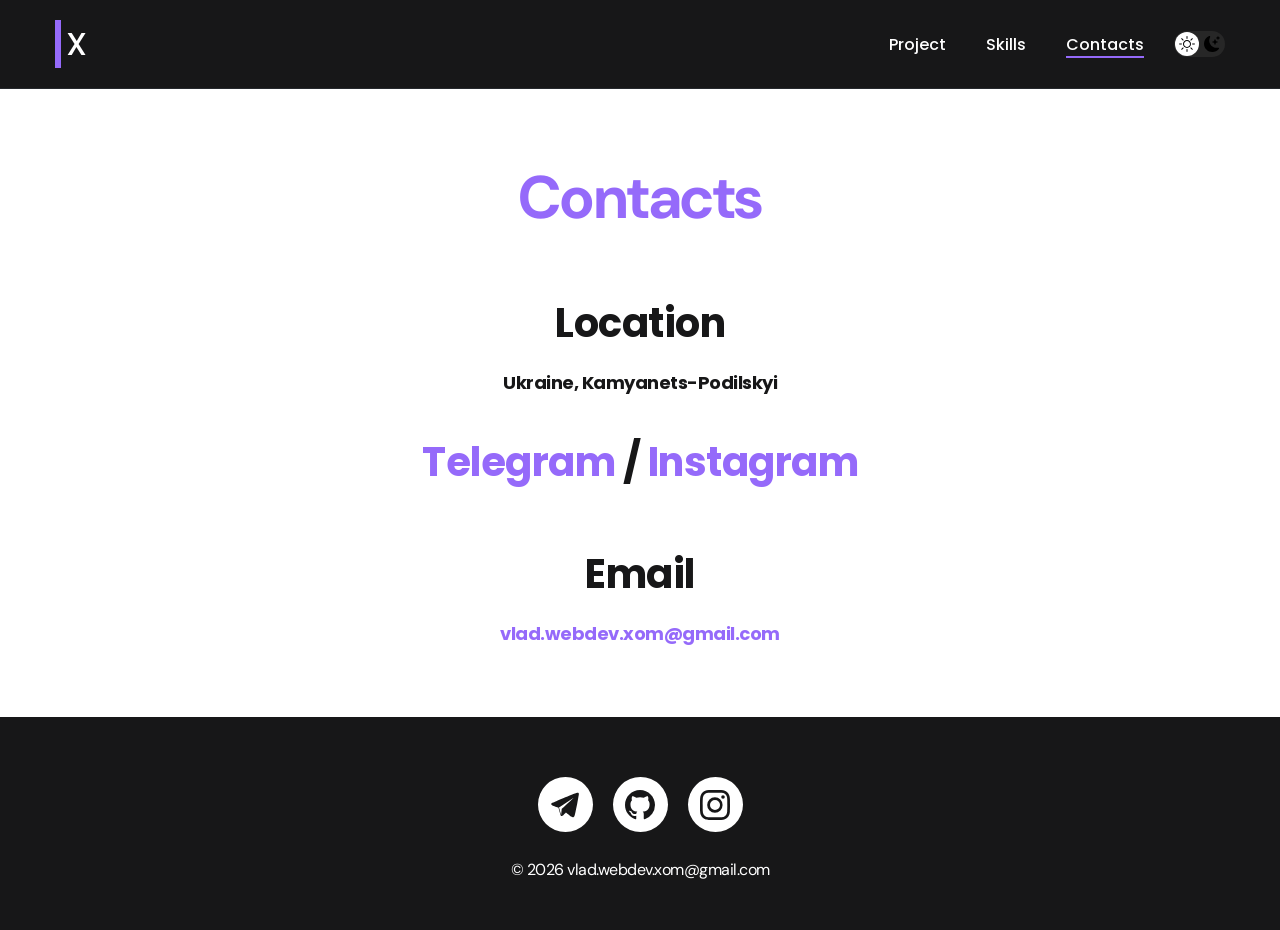
==== commit ec913a12: "Оновив сайт: зміни в HTML, CSS та JS" ====
--- a/contacts.html
+++ b/contacts.html
@@ -12,8 +12,8 @@
             <div class="nav-row">
                 <!--<a href="./index.html" class="logo"><strong>Frontend</strong>DEV</a> 165 код css-->
                 <a href="./index.html" class="logo" data-text="Awesome">
-                    <span class="actual-text">&nbsp;VlaDEV&nbsp;</span>
-                    <span aria-hidden="true" class="logo-hover__text">&nbsp;VlaDEV&nbsp;</span>
+                    <span class="actual-text">&nbsp;x&nbsp;</span>
+                    <span aria-hidden="true" class="logo-hover__text">&nbsp;x&nbsp;</span>
                 </a>
                 <button class="dark-mode-btn">
                     <img src="./img/icons/Sun.svg" alt="" class="dark-mode-btn__icon">
@@ -38,7 +38,7 @@
                     <p class="fade-up">Ukraine, Kamyanets-Podilskyi</p>
                 </li>
                     <li class="content-list__item fade-up">
-                    <h2 class="title-2 fade-up"><span><a href="https://t.me/vlad_wrtx">Telegram</a></span> / <span><a href="https://www.instagram.com/vlad.wrtx?igsh=cWZtY2U5YmU4dnN1&utm_source=qr">Instagram</a></span></h2>
+                    <h2 class="title-2 fade-up"><span><a href="https://t.me/vlad_xom">Telegram</a></span> / <span><a href="https://www.instagram.com/vlad.wrtx?igsh=cWZtY2U5YmU4dnN1&utm_source=qr">Instagram</a></span></h2>
                     <!--<p class="fade-up"><a href="tel:+380682208898">+380682208898</a></p>-->
                 </li>
                 <li class="content-list__item fade-up">
@@ -70,7 +70,7 @@
                 <a
                   data-social="telegram"
                   aria-label="Telegram"
-                  href="https://t.me/vlad_wrtx">
+                  href="https://t.me/vlad_xom">
                   <div class="filled"></div>
                   <svg viewBox="0 0 100 100" version="1.1">
                     <path
@@ -123,7 +123,7 @@
               </li>
             </ul>
             <div class="copyright">
-                <p>© 2025 vlad.webdev.xom@gmail.com</p>
+                <p>© 2026 vlad.webdev.xom@gmail.com</p>
             </div>
             </div>
         </div>
--- a/css/main.css
+++ b/css/main.css
@@ -472,6 +472,18 @@
   text-shadow: 0 0 5px #ffffff, 0 0 10px #ffffff, 0 0 20px #ffffff;
   box-shadow: 0 0 5px var(--accent), 0 0 20px var(--accent),
     0 0 50px var(--accent), 0 0 100px var(--accent);
+}
+
+
+#typing::after {
+  content: "</>";
+  margin-left: 4px;
+  animation: blink 1s infinite;
+}
+
+@keyframes blink {
+  0%, 50%, 100% { opacity: 1; }
+  25%, 75% { opacity: 0; }
 }
 
 /* 
@@ -911,7 +923,7 @@
         min-height: unset;
     }
     .header__title {
-        font-size: 30px;
+        font-size: 25px;
     }
     .header__title strong {
         font-size: 40px;
